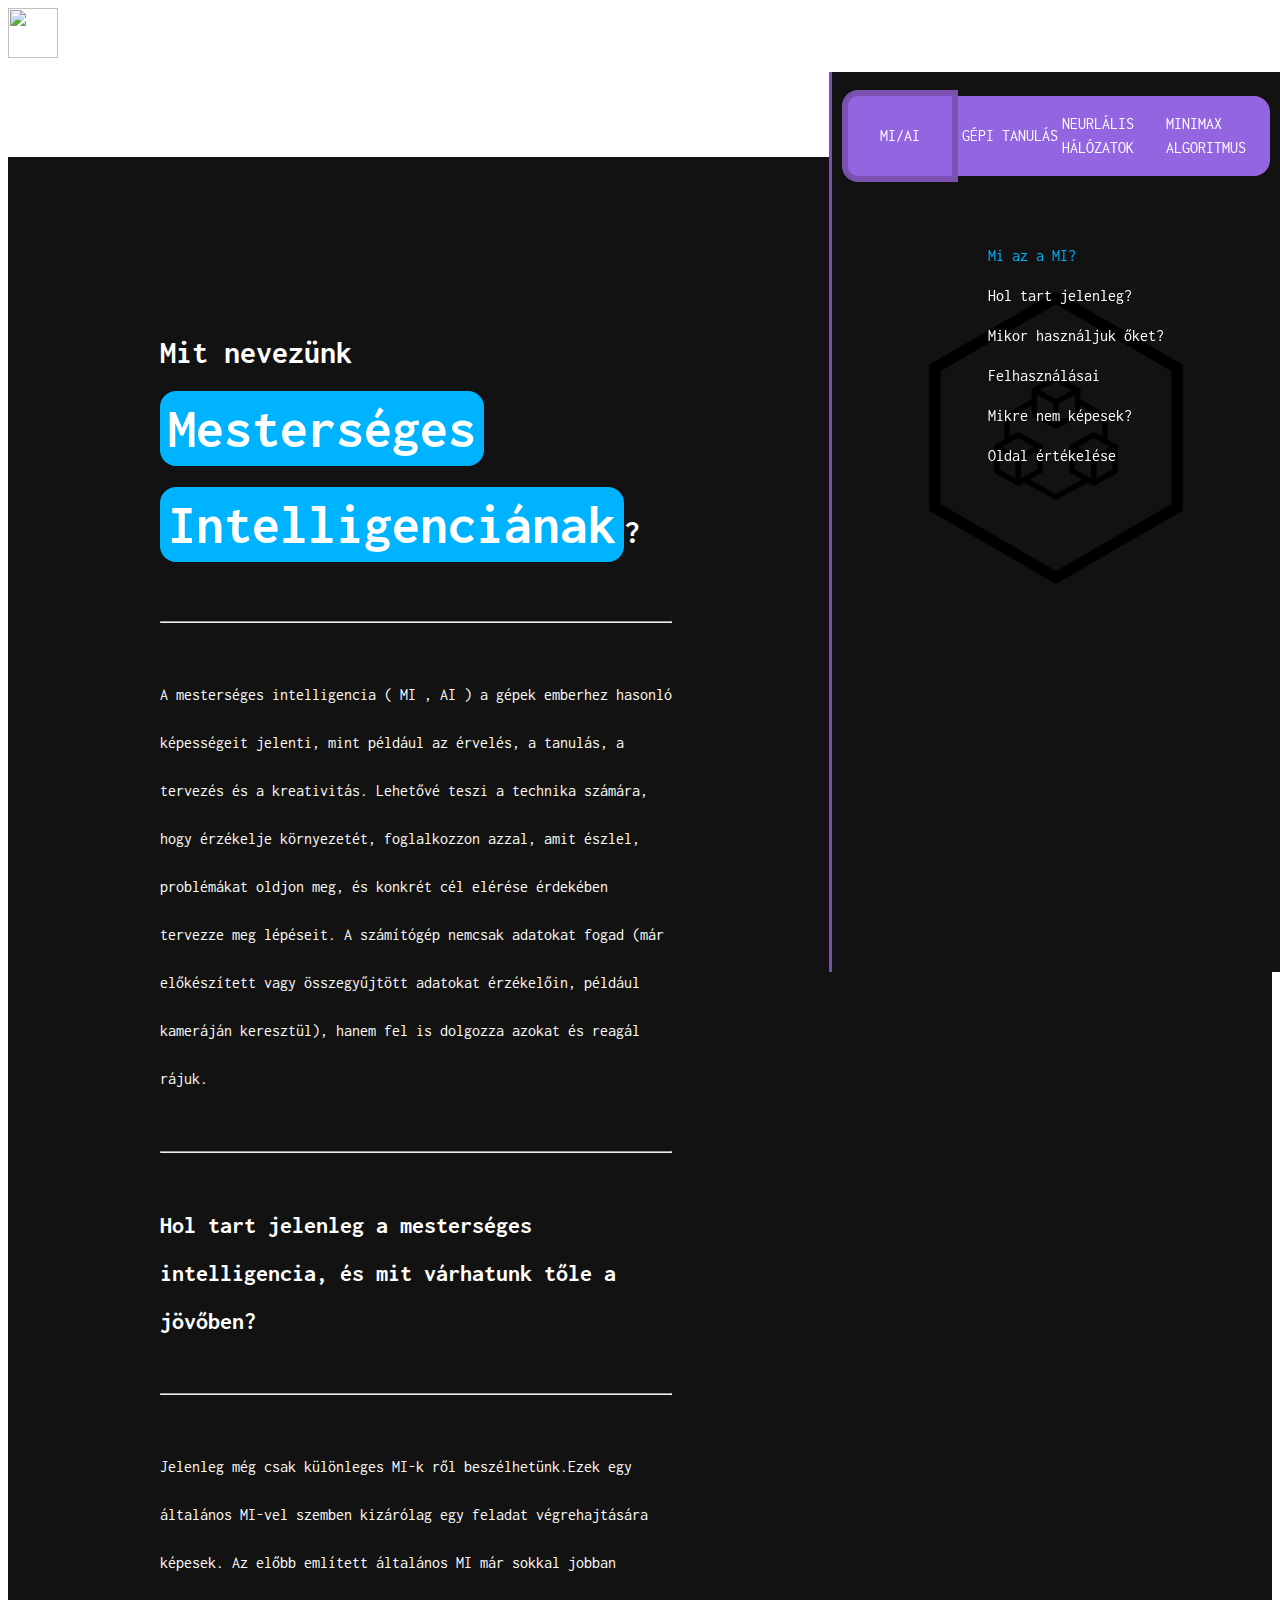
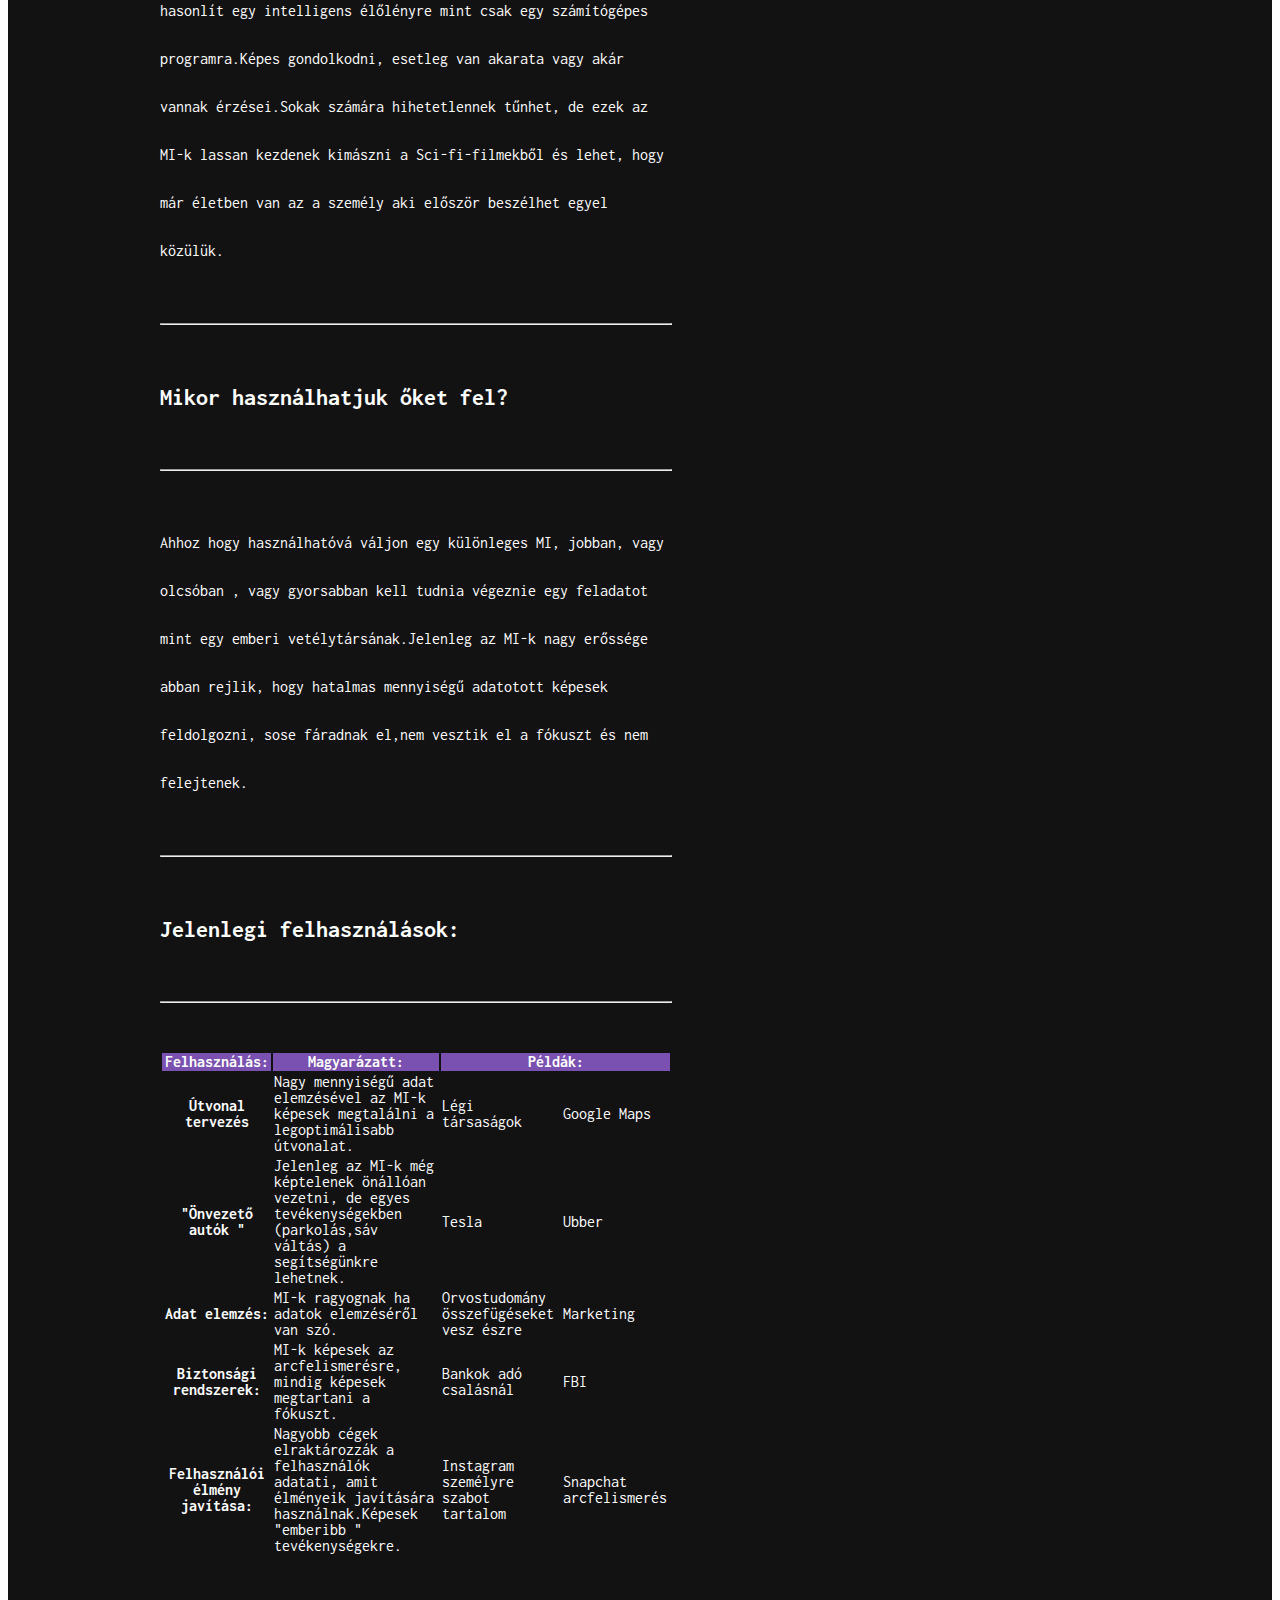
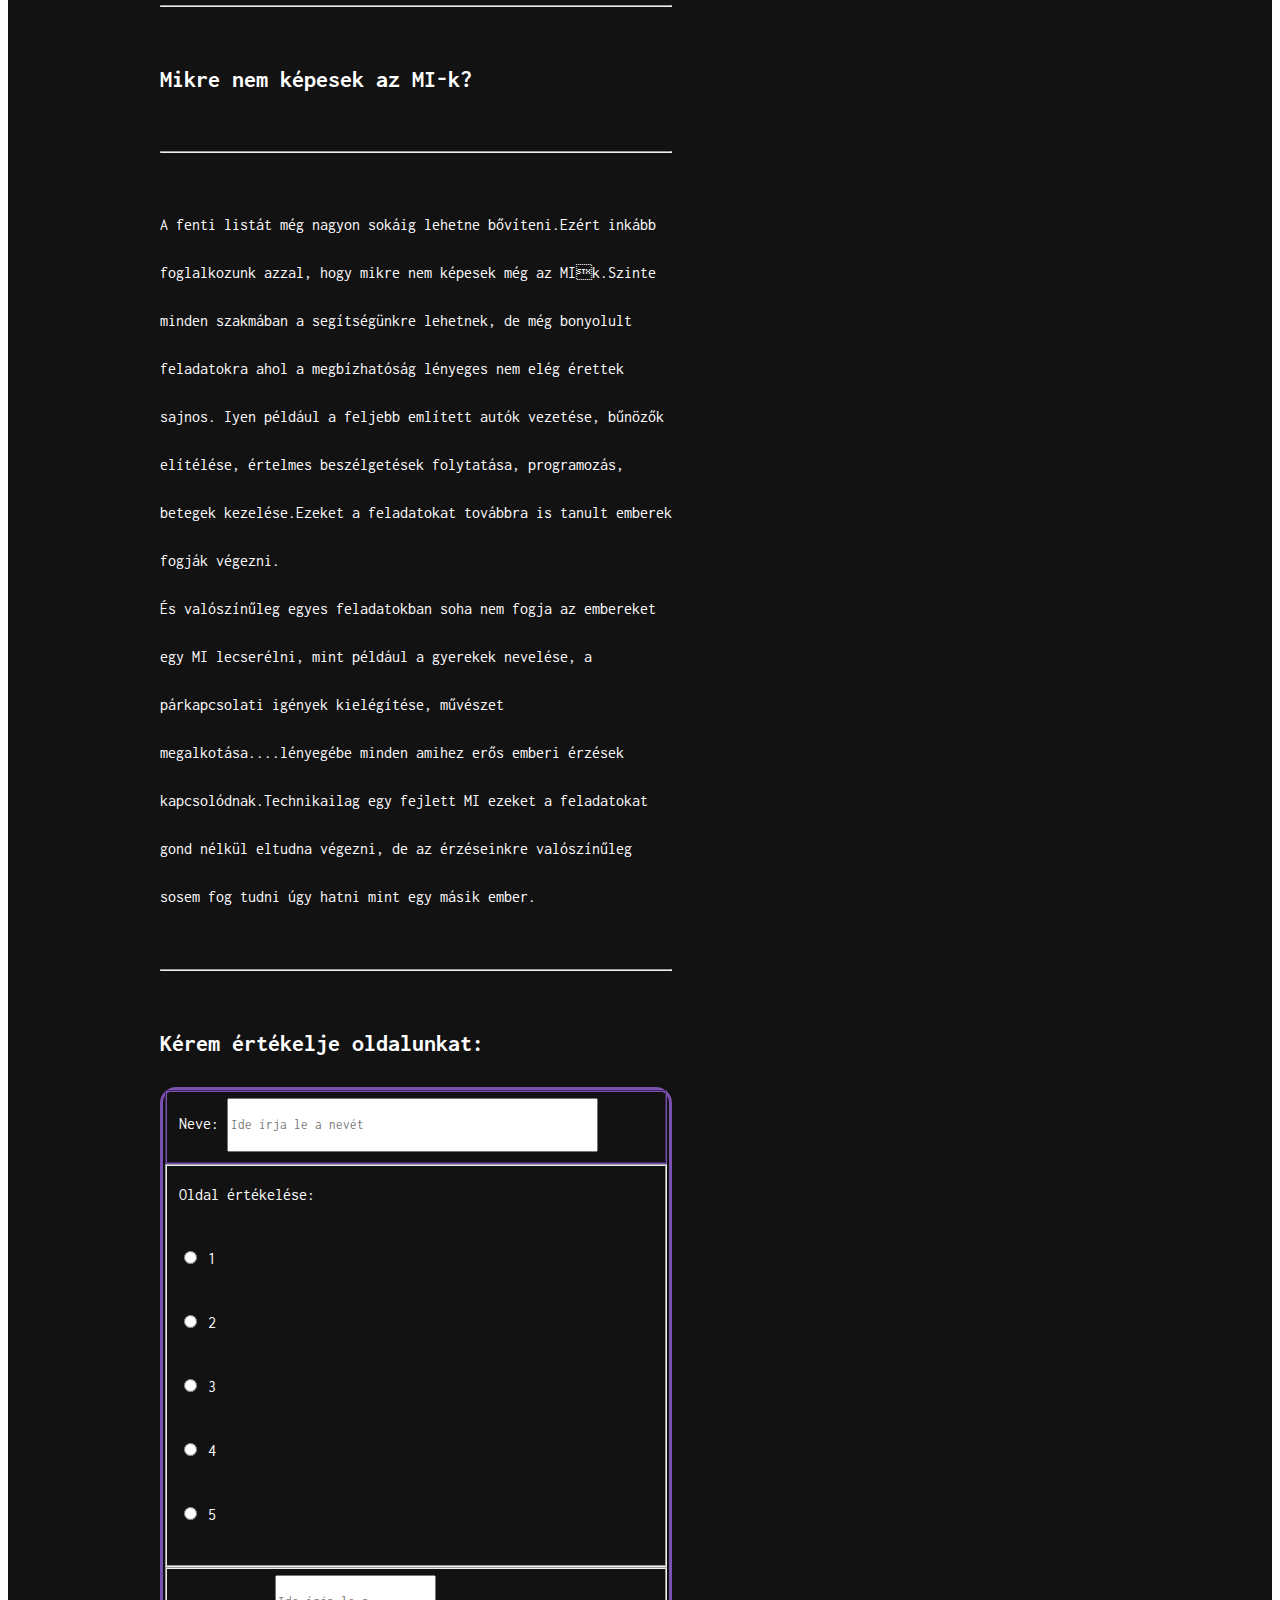
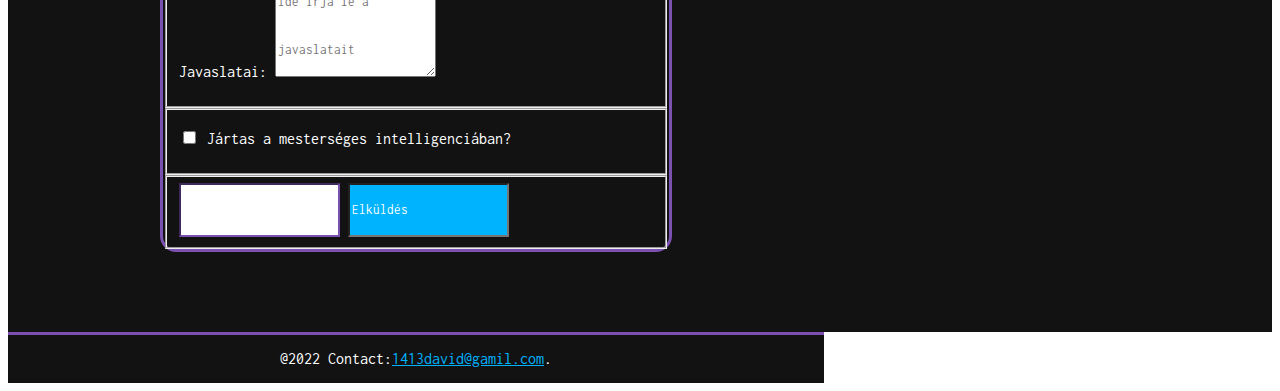
==== index.html @ c1cc128a "first commit" ====
<!DOCTYPE html>
<html lang="hu">

<head>
    <meta charset="UTF-8" />
    <meta http-equiv="X-UA-Compatible" content="IE=edge" />
    <meta name="viewport" content="width=, initial-scale=1.0" />
    <title>Mesterséges Intelligencia</title>

    <link rel="preconnect" href="https://fonts.googleapis.com" />
    <link rel="preconnect" href="https://fonts.gstatic.com" crossorigin />
    <link href="https://fonts.googleapis.com/css2?family=Inconsolata:wght@600&display=swap" rel="stylesheet" />

    <link href="https://cdn.jsdelivr.net/npm/bootstrap@5.1.3/dist/css/bootstrap.min.css" rel="stylesheet"
        integrity="sha384-1BmE4kWBq78iYhFldvKuhfTAU6auU8tT94WrHftjDbrCEXSU1oBoqyl2QvZ6jIW3" crossorigin="anonymous" />
    <link rel="stylesheet" href="./altalanos.css" />
    <link rel="stylesheet" href="./desktop.css" />
    <link rel="stylesheet" href="./tablet.css" />
    <link rel="stylesheet" href="./phone.css" />
    <link rel="stylesheet" href="./color.css" />
    <script src="app_color.js"></script>
    <script src="linkek.js"></script>
</head>

</html>

<body>
    <!-- Navbar -->
    <!-- Navbar -->
    <navbar class="navbar fixed-top">
        <div class="container-fluid d-flex justify-content-between">
            <img id="logo" src="./logo_transparent_dark.png" alt="" width="50" height="50" />

            <div class="form-check custom-control custom-switch form-switch">
                <input class="form-check-input" type="checkbox" role="switch" id="flexSwitchCheckChecked"
                    onclick="changeColorTheme(event)" checked />
            </div>
        </div>
    </navbar>
    <!-- Navbar -->
    <!-- Navbar -->

    <aside id="aside">
        <nav class="link-wrapper">
            <a href="./index.html" class="plink plink-first text-center active border" aria-current="page">MI/AI</a>
            <a href="./gepitanulas.html" class="plink text-center border">GÉPI TANULÁS</a>
            <a href="./neuralis.html" class="plink text-center border">NEURLÁLIS HÁLÓZATOK</a>
            <a href="./minimax.html" class="plink plink-last text-center border">MINIMAX ALGORITMUS</a>
        </nav>

        <nav class="tartalom-wrapper">
            <ul class="linkek">
                <li class="tartalom-link-style"><a class="tartalom-link" id="tlink1" onclick="goTo(event,1)" href="tart1"> Mi az a MI?</a></li>
                <li  class="tartalom-link-style"><a  class="tartalom-link" id="tlink2" onclick="goTo(event,2)" href="tart2"> Hol tart jelenleg?</a></li>
                <li  class="tartalom-link-style"><a class="tartalom-link"  id="tlink3" onclick="goTo(event,3)" href="tart3"> Mikor használjuk őket?</a></li>
                <li  class="tartalom-link-style"><a class="tartalom-link"  id="tlink4" onclick="goTo(event,4)" href="tart4">Felhasználásai </a></li>
                <li  class="tartalom-link-style"><a class="tartalom-link" id="tlink5" onclick="goTo(event,5)" href="tart5"> Mikre nem képesek?</a></li>
                <li class="tartalom-link-style"><a class="tartalom-link"  id="tlink6" onclick="goTo(event,6)" href="tart6"> Oldal értékelése</a></li>
            </ul>
        </nav>
    </aside>
    <div class="text-wrapper ">
        <div class="inner-text-wrapper ">

            <article id="tart1">
                <h1>
                    Mit nevezünk<br />
                    <span class="focim ">Mesterséges</span><br />
                    <span class="focim ">Intelligenciának</span>?
                </h1>
                <hr />

                <p>
                    A mesterséges intelligencia ( MI , AI ) a gépek emberhez hasonló képességeit jelenti, mint például
                    az érvelés, a tanulás, a tervezés és a kreativitás. Lehetővé teszi a technika számára, hogy
                    érzékelje környezetét, foglalkozzon azzal, amit észlel, problémákat
                    oldjon meg, és konkrét cél elérése érdekében tervezze meg lépéseit. A számítógép nemcsak adatokat
                    fogad (már előkészített vagy összegyűjtött adatokat érzékelőin, például kameráján keresztül), hanem
                    fel is dolgozza azokat és reagál
                    rájuk.
                </p>

                <hr />
            </article>


            <article id="tart2">
                <h2>
                    Hol tart jelenleg a mesterséges intelligencia, és mit várhatunk tőle a jövőben?
                </h2>

                <hr />
                <p>
                    Jelenleg még csak különleges MI-k ről beszélhetünk.Ezek egy általános MI-vel szemben kizárólag egy
                    feladat végrehajtására képesek. Az előbb említett általános MI már sokkal jobban hasonlít egy
                    intelligens élőlényre mint csak egy számítógépes programra.Képes
                    gondolkodni, esetleg van akarata vagy akár vannak érzései.Sokak számára hihetetlennek tűnhet, de
                    ezek az MI-k lassan kezdenek kimászni a Sci-fi-filmekből és lehet, hogy már életben van az a személy
                    aki először beszélhet egyel közülük.
                </p>
                <hr />
            </article>

            <article id="tart3">
                <h2>Mikor használhatjuk őket fel?</h2>
                <hr />
                <p>
                    Ahhoz hogy használhatóvá váljon egy különleges MI, jobban, vagy olcsóban , vagy gyorsabban kell
                    tudnia végeznie egy feladatot mint egy emberi vetélytársának.Jelenleg az MI-k nagy erőssége abban
                    rejlik, hogy hatalmas mennyiségű adatotott képesek feldolgozni,
                    sose fáradnak el,nem vesztik el a fókuszt és nem felejtenek.
                </p>
                <hr />
            </article>


            <article id="tart4">
                <h2>Jelenlegi felhasználások:</h2>

                <hr />
                <table class="table table-sm text-center align-middle table-bordered ">
                    <thead>
                        <tr>
                            <th scope="col ">Felhasználás:</th>
                            <th scope="col ">Magyarázatt:</th>
                            <th colspan="2 " scope="col ">Példák:</th>
                        </tr>
                    </thead>
                    <tbody>

                        <tr>
                            <th scope="row ">Útvonal tervezés</th>
                            <td>Nagy mennyiségű adat elemzésével az MI-k képesek megtalálni a legoptimálisabb útvonalat.
                            </td>
                            <td>Légi társaságok</td>
                            <td>Google Maps</td>
                        </tr>

                        <tr>
                            <th scope="row ">"Önvezető autók "</th>
                            <td>Jelenleg az MI-k még képtelenek önállóan vezetni, de egyes tevékenységekben
                                (parkolás,sáv váltás) a segítségünkre lehetnek.</td>
                            <td>Tesla</td>
                            <td>Ubber</td>
                        </tr>
                        <tr>
                            <th scope="row ">Adat elemzés:</th>
                            <td>MI-k ragyognak ha adatok elemzéséről van szó.</td>
                            <td>Orvostudomány összefügéseket vesz észre
                            </td>
                            <td>Marketing</td>
                        </tr>
                        <tr>
                            <th scope="row ">Biztonsági rendszerek:</th>
                            <td>MI-k képesek az arcfelismerésre, mindig képesek megtartani a fókuszt.</td>
                            <td>Bankok adó csalásnál</td>
                            <td>FBI</td>
                        </tr>
                        <tr>
                            <th scope="row ">Felhasználói élmény javítása:</th>
                            <td>Nagyobb cégek elraktározzák a felhasználók adatati, amit élményeik javítására
                                használnak.Képesek "emberibb " tevékenységekre.</td>
                            <td>Instagram személyre szabot tartalom</td>
                            <td>Snapchat arcfelismerés</td>
                        </tr>
                    </tbody>
                </table>
            </article>

            <hr />

            <article id="tart5">
                <h2>Mikre nem képesek az MI-k?</h2>

                <hr />
                <p>
                    <section>
                        A fenti listát még nagyon sokáig lehetne bővíteni.Ezért inkább foglalkozunk azzal, hogy mikre
                        nem képesek még az MIk.Szinte minden szakmában a segítségünkre lehetnek, de még bonyolult
                        feladatokra ahol a megbízhatóság lényeges nem elég érettek sajnos.
                        Iyen például a feljebb említett autók vezetése, bűnözők elítélése, értelmes beszélgetések
                        folytatása, programozás, betegek kezelése.Ezeket a feladatokat továbbra is tanult emberek fogják
                        végezni.
                    </section>
                    <section>
                        És valószínűleg egyes feladatokban soha nem fogja az embereket egy MI lecserélni, mint például a
                        gyerekek nevelése, a párkapcsolati igények kielégítése, művészet megalkotása....lényegébe minden
                        amihez erős emberi érzések kapcsolódnak.Technikailag egy
                        fejlett MI ezeket a feladatokat gond nélkül eltudna végezni, de az érzéseinkre valószínűleg
                        sosem fog tudni úgy hatni mint egy másik ember.
                    </section>
                </p>
                <hr />
            </article>







            <article id="tart6">
                <h2>Kérem értékelje oldalunkat:</h2>
                <form action="mailto:dt@gmail.com ">

                    <div class="form-wrapper ">
                        <fieldset class="radio-wrapper border rounded m-4 ">
                            <div class="m-2 ">
                                <label for="nev-input ">Neve:</label>
                                <input type="text " id="nev-input " placeholder="Ide írja le a nevét " size="50 "
                                    name="nev " maxlength="50 " aria-label="name " class="form-control " />
                            </div>
                        </fieldset>

                        <div class="border radio-wrapper m-4 rounded ">
                            <fieldset class="m-2 ">
                                <span class=" ">Oldal értékelése:</span>
                                <div class="input-group justify-content-center">
                                    <div class="form-check form-check-inline">
                                        <input class="form-check-input" type="radio" name="ertekeles"
                                            id="inlineRadio1" value="1" />
                                        <label class="form-check-label" for="inlineRadio1">1</label>
                                    </div>
                                    <div class="form-check form-check-inline">
                                        <input class="form-check-input" type="radio" name="ertekeles"
                                            id="inlineRadio2" value="2" />
                                        <label class="form-check-label" for="inlineRadio2">2</label>
                                    </div>
                                    <div class="form-check form-check-inline">
                                        <input class="form-check-input" type="radio" name="ertekeles"
                                            id="inlineRadio3" value="3" />
                                        <label class="form-check-label" for="inlineRadio3">3 </label>
                                    </div>
                                    <div class="form-check form-check-inline ">
                                        <input class="form-check-input" type="radio" name="ertekeles" id="inlineRadio4" value="4" />
                                        <label class="form-check-label" for="inlineRadio4">4</label>
                                    </div>
                                    <div class="form-check form-check-inline">
                                        <input class="form-check-input" type="radio" name="ertekeles" id="inlineRadio5" value="5" />
                                        <label class="form-check-label" for="inlineRadio5">5 </label>
                                    </div>
                                </div>
                            </fieldset>
                        </div>
                        <div class="radio-wrapper m-4 border rounded">
                            <fieldset class="m-2">
                                <label for="floatingTextarea2">Javaslatai:</label>
                                <textarea class="form-control" placeholder="Ide írja le a javaslatait "
                                    id="floatingTextarea2"></textarea>
                            </fieldset>
                        </div>
                        <div class="radio-wrapper m-4 border rounded">
                            <fieldset class=" d-flex align-items-center">
                                <input class="form-check-input m-2" type="checkbox" value="jartas" id="flexCheckDefault">
                                <label class="form-check-label" for="flexCheckDefault">
                                    Jártas a mesterséges intelligenciában?
                                </label>
                            </fieldset>
                        </div>
                        <div class="radio-wrapper m-4 border rounded ">
                            <fieldset class="m-2 text-center ">
                                <input type="reset " value="Törlés " class="btn reset-button ">
                                <input type="submit " value="Elküldés " class="btn submit-button ">
                            </fieldset>
                        </div>
                    </div>
                </form>
            </article>


        </div>
    </div>
    </div>
    </div>
    <footer class="footer ">
        <div class="container f2 ">
            <span class="text-muted ">@2022 Contact:<a class="inline-link" href="mailto: 1413david@gmail.com">1413david@gamil.com</a>.</span>
        </div>
    </footer>
</body>
---- altalanos.css ----
:root {
  --navbar-height: 4.5rem;
  --border-size: 0.2rem;
}
* {
  font-family: "Inconsolata", monospace;
  line-height: 3rem;
}

video {
  max-width: 100%;
}

.code {
  padding-right: 1rem;
  padding-left: 1rem;
  border-radius: 1rem;
}

.active {
  border: 0.4rem black solid !important;
}
.navbar {
  height: var(--navbar-height);
  border-bottom: var(--border-size) solid;
}

aside {
  position: fixed;
  overflow-x: hidden;
  top: var(--navbar-height);
  right: 0;
  display: flex;
  justify-content: flex-start;
  z-index: 100;
  display: flex;
  flex-direction: column;
  overflow-y: hidden;
  background-image:url(./media/darkBackground.png);
  background-position: center;
  background-blend-mode:color-burn;
  background-size:cover;

}

.tartalom-link {
  text-decoration: none;
}
.tartalom-link-style {
  transition: transform 0.2s ease;
}
.tartalom-link-style:hover {
  transform: scale(1.02);
  opacity: 0.8;
}
.linkek > li {
  height: 2.5rem;
}

.linkek {
  list-style: none;
  cursor: pointer;
}

.plink {
  text-decoration: none;
  line-height:1.5rem;
}

.custom-switch {
  transform: scale(2);
  margin: .5rem;
}

.footer {
  left: 0;
  bottom: 0;
  border-top: var(--border-size) solid;
  color: white;
  text-align: center;
}

table {
  font-size: 1rem;
}
th {
  line-height: 1rem;
}
td {
  line-height: 1rem;
}



.text-wrapper {
  display: flex;
  align-items: center;
  justify-content: center;
  padding-bottom: 5rem;
}

h1 {
  line-height: 3.5rem;
  margin-top: 6rem;
}
hr {
  margin-top: 3rem;
  margin-bottom: 3rem;
}

.focim {
  padding: 0.5rem;
  font-size: 3.5rem;
  border-radius: 1rem;
  line-height: 6rem;
}
.form-check {
  margin-top: 1rem;
  margin-bottom: 1rem;
}
.form-wrapper {
  border: var(--border-size) solid;
  border-radius: 1rem;
}
.tartalom-wrapper {
  display: flex;
  align-items: center;
  justify-content: center;
  margin-top: 1rem;
}
figure{
  text-align: center;
}
---- desktop.css ----
aside {
  height: 100%;
  border-left: var(--border-size) solid;
  width: 28rem;
}
.plink {
  height: 5rem;
  width: 6.5rem;
  display: flex;
  align-items: center;
  justify-content: center;
}
.link-wrapper {
  height: 8rem;
  display: flex;
  align-items: center;
  justify-content: center;
}
.inner-text-wrapper{
  width: 32rem;
}
.plink-first {
  border-radius: 1rem 0 0 1rem;
}
.plink-last {
  border-radius: 0 1rem 1rem 0;
}
.footer{
    width: calc(100% - 28rem);
}
.text-wrapper {
  padding-top: var(--navbar-height);
  padding-right: 28rem;
}
---- tablet.css ----
@media screen and (max-width: 992px) {
  aside {
    height: 100%;
    width: 20rem;
  }
  .link-wrapper {
    margin-top: 2rem;
    display: flex;
    flex-direction: column;
  }
  .plink {
    height: 3.2rem;
    width: 14rem;
  }
  .plink-first {
    border-radius: 1rem 1rem 0 0;
  }
  .plink-last {
    border-radius: 0 0 1rem 1rem;
  }
  .text-wrapper {
    padding-top: var(--navbar-height);
    padding-right: 20rem;
  }
  .inner-text-wrapper{
    width: 25rem;
}
.footer{
    width: calc(100% - 20rem);
}
.focim{
  font-size: 3rem;
}
}
---- phone.css ----
@media screen and (max-width: 768px) {
  aside {
    width: 100%;
    height: 6rem;
    align-items: center;
    border-bottom: var(--border-size) solid;
    border-left: none;
    overflow: hidden;
    background-image: none;
  }
  .link-wrapper {
    display: flex;
    flex-direction: row;
    justify-content: center;
    align-items: center;
    margin-top: 0;
  }
  .plink {
    height: 4rem;
    width: 5rem;
    font-size: 0.8rem;
  }
  .plink-first {
    border-radius: 1rem 0 0 1rem;
  }
  .plink-last {
    border-radius: 0 1rem 1rem 0;
  }
  .text-wrapper {
    padding-top: calc(var(--navbar-height) + 6rem);
    padding-right: 0;
  }
  .inner-text-wrapper {
    width: 20rem;
  }
  .footer {
    width: 100%;
  }
  .focim{
    line-height: 4rem;
    font-size: 2.5rem;
  }
  .tartalom-wrapper{
    display: none;
  }
}
---- color.css ----
:root.light {
  /* --navbar-aside-color: #b8d7ff;
  --navbar-aside-text-color: #0a1c29;
  --switch-color: #effffd;
  --switch-border-color: #0a1c2962;
  --border-color: #0a1c2962;
  --button-border-color: #0a1c2962;
  --text-background: #effffd;
  --font-color: #22222288;
  --switch-hover-color: #b8d7ff;
  --cim-color: #0a1c2962;
  --radio-color: #79757588;
  --active-link: #effffd;
  --active-inline-link: #121212;
  --active-inline-hover-link: #b8d7ff; */

  --main-color: #b8d7ff;
  --secondary-color: #effffd;
  --text-color: #22222288;
  --border-color: #0a1c2962;
  --code-color: #6a7eeedc;
  --cim-color: #b8d7ff;
  --link-btn-color: #effffd;
  --submit-btn-color: #b8d7ff;
  --hover-color:#59b1f8dc;
}

:root,
:root.dark {
  /* --navbar-aside-color: #121212;
  --navbar-aside-text-color: #0a1c29;
  --navbar-text-color: #ffffff;
  --switch-color: #7a04eb;
  --switch-border-color: #7a04eb;
  --switch-hover-color: #7a04eb;
  --border-color: #7b04eb96;
  --button-border-color: #a204eb;
  --text-background: #121212;
  --font-color: #ffffff;
  --cim-color: #00b3fe;
  --radio-color: #7a04eb;
  --active-link: #00b3fe;
  --active-inline-link: #7a04eb;
  --active-inline-hover-link: #00b3fe;
  --code-color: #a204eb; */

  --main-color: #121212;
  --secondary-color: #121212;
  --text-color: #ffffff;
  --border-color: #7a50b0;
  --code-color: #00b3fe;
  --cim-color: #00b3fe;
  --submit-btn-color: #00b3fe;
  --link-btn-color:#9465e0;
  --hover-color:#9465e0;
}

* {
  transition: background-color 0.5s ease;
  transition: color 0.3s ease;
  color: var(--text-color);
}

.tartalom-link {
  color: var(--text-color);
}

.tartalom-link:hover {
  color: var(--hover-color);
  transition: color 0s ease;
}

.current {
  color: var(--code-color);
}
.inline-link {
  color: var(--cim-color);
}
.inline-link:hover {
  color: var(--hover-color);
}
.footer {
  background-color: var(--main-color);
  border-color: var(--border-color) !important;
}

.navbar {
  background-color: var(--main-color);
  color: var(--text-color);
  border-color: var(--border-color);
}

tr:hover {
  background-color: var(--border-color);
}
thead {
  background-color: var(--border-color) !important;
}

.plink {
  border-color: var(--border-color) !important;
  background-color: var(  --link-btn-color);
  color: var(--text-color);
}

.plink:hover {
  color: var(--text-color);
  background-color: var(--hover-color);
}

aside {
  background-color: var(--main-color);
  color: var(--text-color);
  border-color: var(--border-color);
}

.form-check-input {
  background-color: var(--main-color) !important;
  border-color: var(--border-color) !important;
  box-shadow: 0 0 0 0rem var(--main-color) !important;
}

.text-wrapper {
  background-color: var(--secondary-color);
}

.radio-wrapper {
  border-color: var(--border-color);
}

.radio-wrapper {
  border-color: var(--border-color) !important;
}

.focim {
  background-color: var(--cim-color);
}
.form-wrapper {
  border-color: var(--border-color);
}
.form-check-input {
  background-color: var(--main-color) !important;
}

.submit-button {
  background-color: var(--submit-btn-color) !important;
}

.reset-button {
  border-color: var(--border-color);
}
.code {
  background-color: var(--code-color);
}
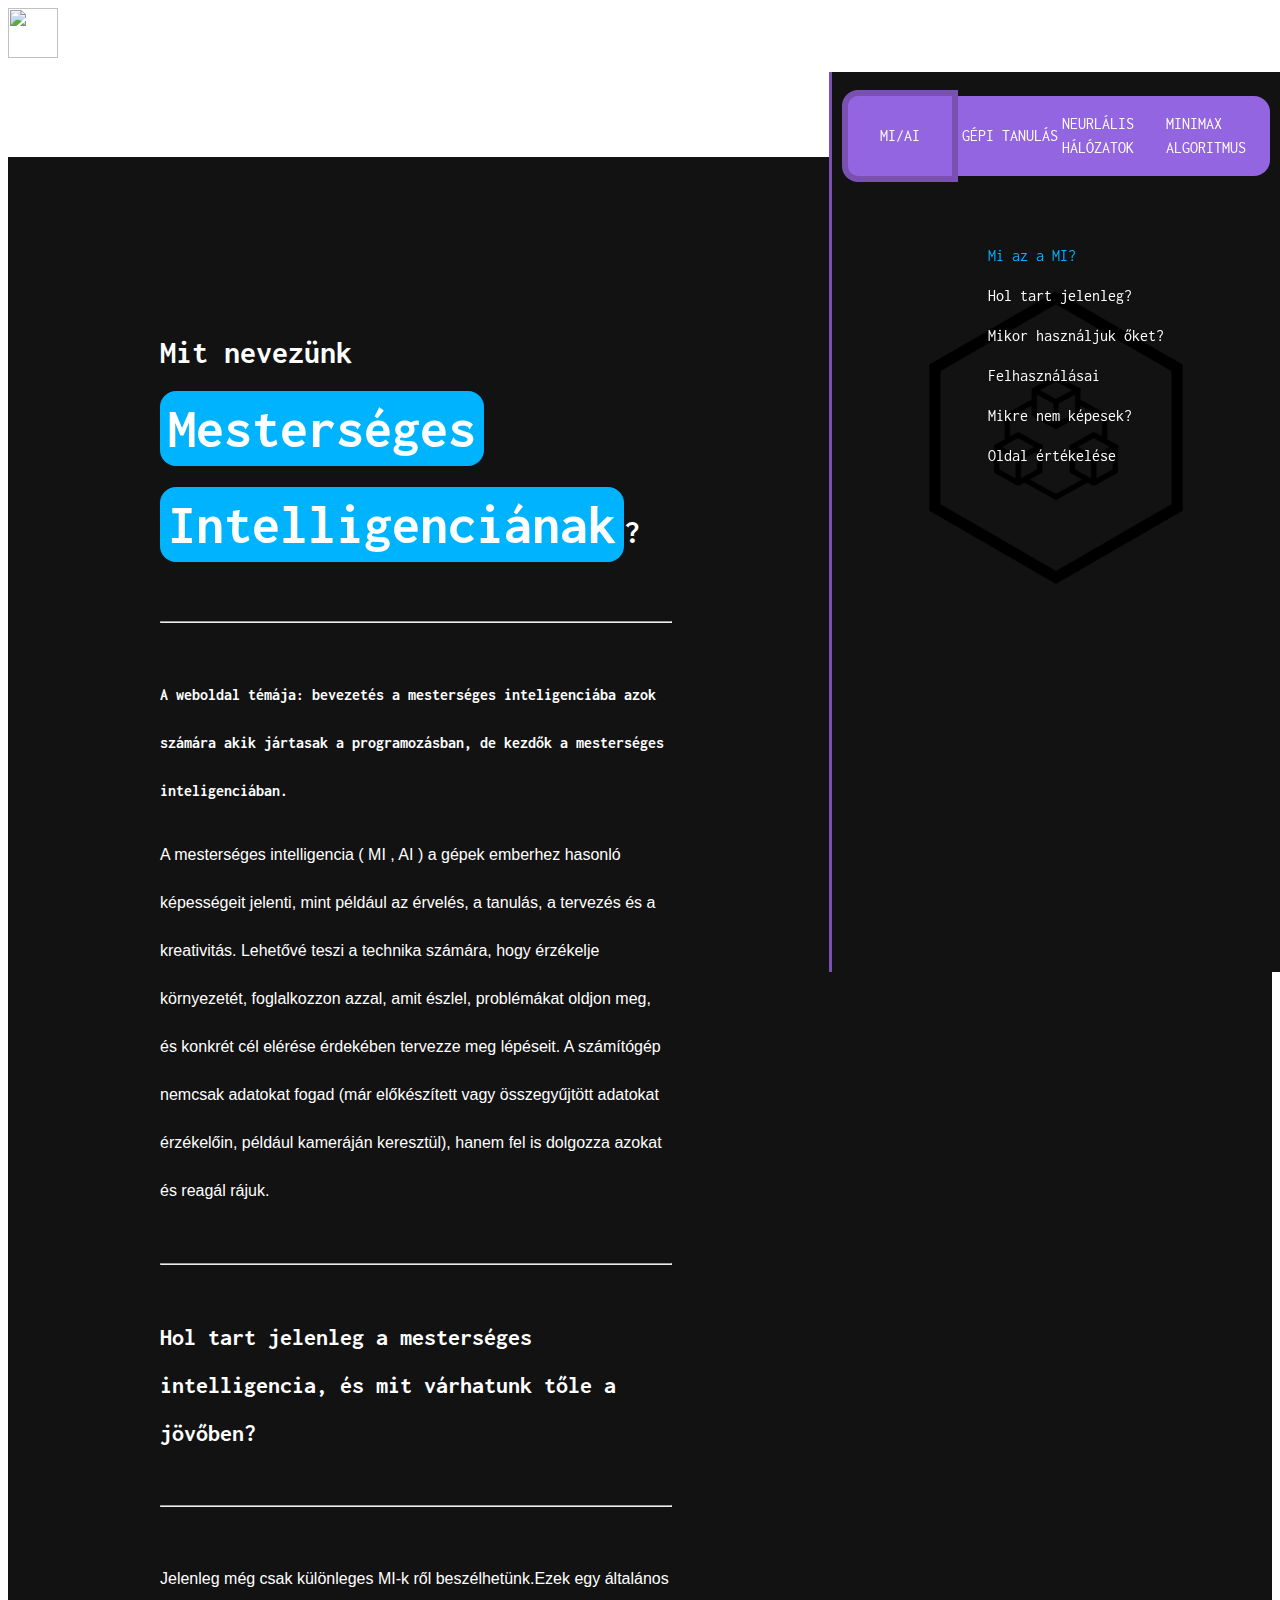
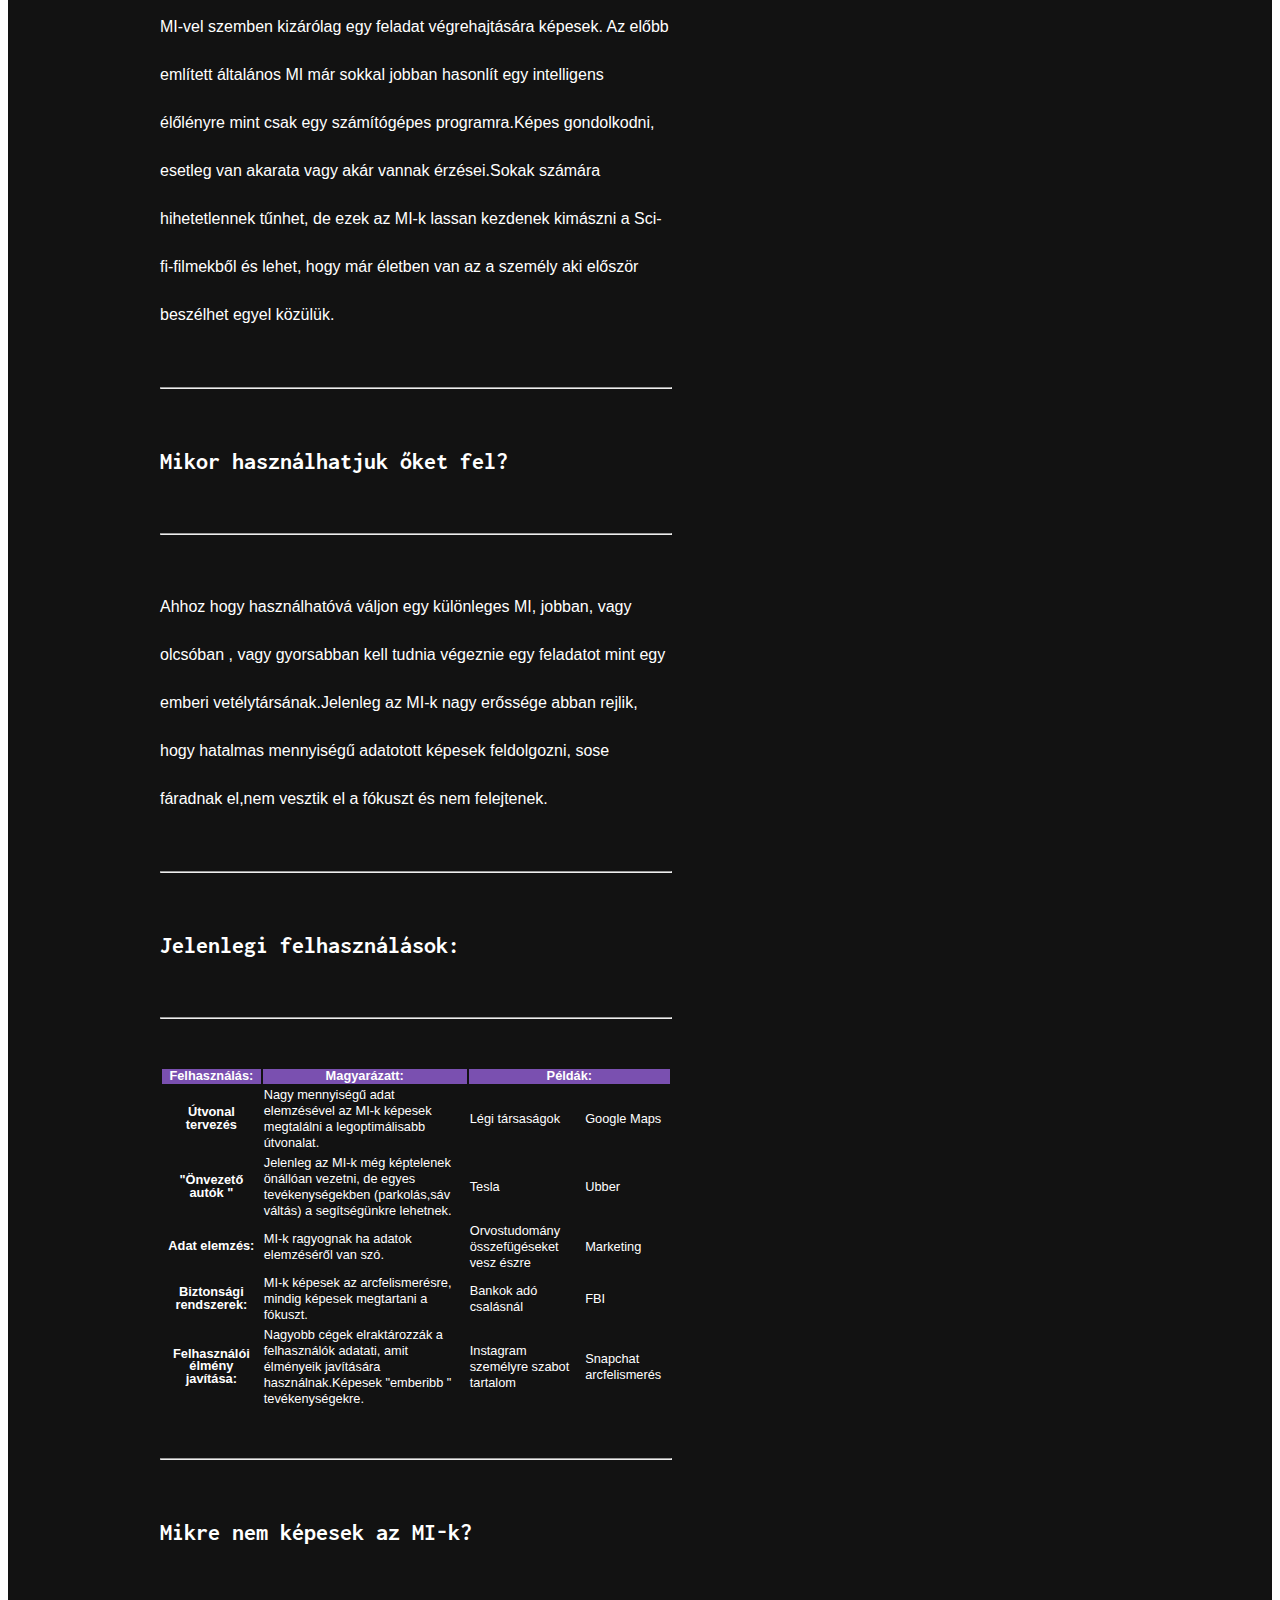
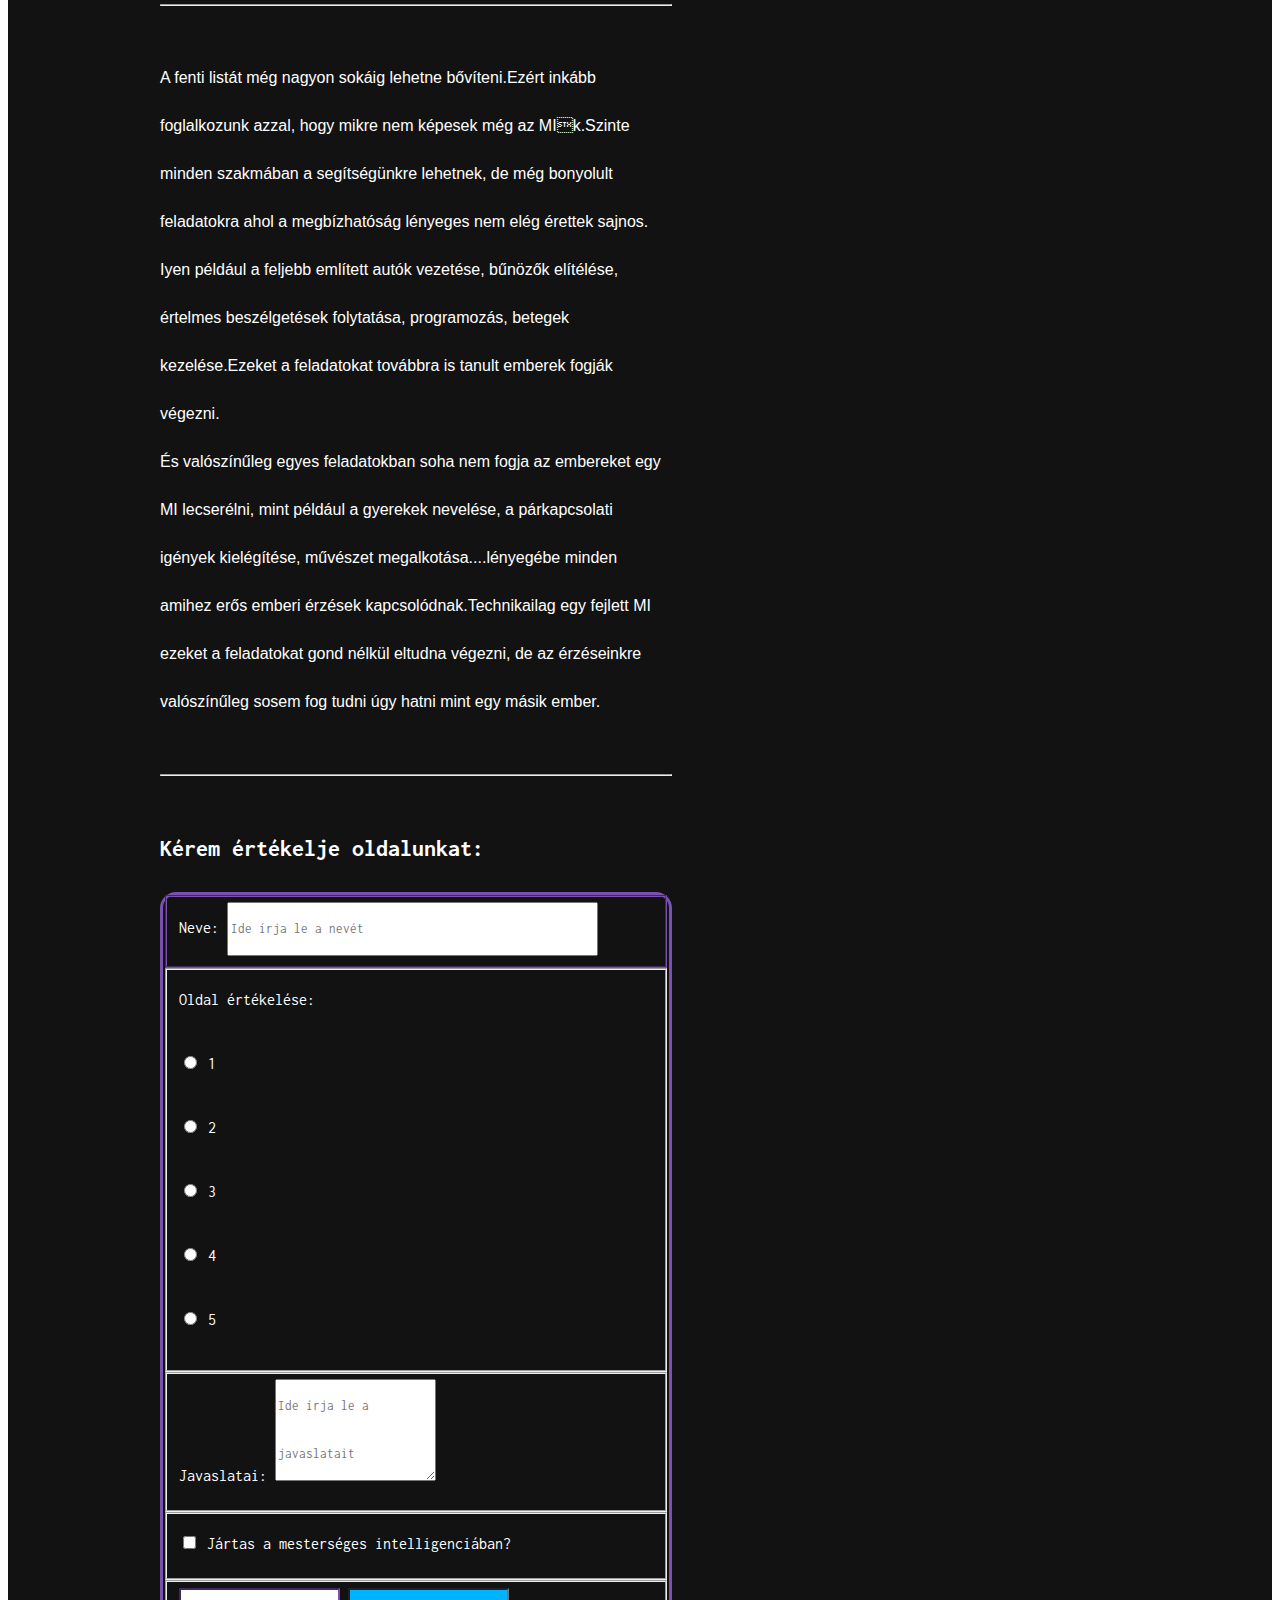
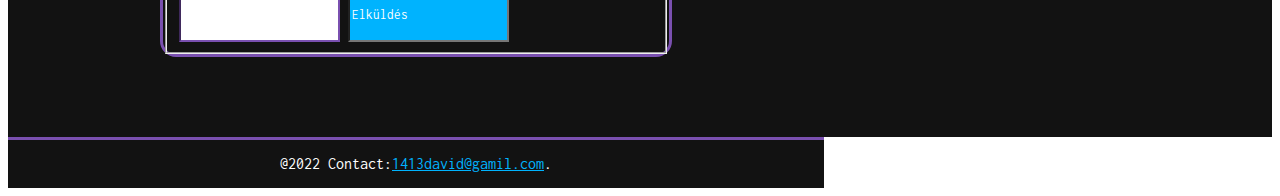
==== commit 7184a52a: "xf" ====
--- a/index.html
+++ b/index.html
@@ -5,7 +5,7 @@
     <meta charset="UTF-8" />
     <meta http-equiv="X-UA-Compatible" content="IE=edge" />
     <meta name="viewport" content="width=, initial-scale=1.0" />
-    <title>Mesterséges Intelligencia</title>
+    <title>Mesterséges Intelligencia - Tokár Dávid honlapja</title>
 
     <link rel="preconnect" href="https://fonts.googleapis.com" />
     <link rel="preconnect" href="https://fonts.gstatic.com" crossorigin />
@@ -69,7 +69,9 @@
                     <span class="focim ">Intelligenciának</span>?
                 </h1>
                 <hr />
-
+                <p>
+                   <strong> A weboldal témája: bevezetés a mesterséges inteligenciába azok számára akik jártasak a programozásban, de kezdők a mesterséges inteligenciában. </strong>
+                </p>
                 <p>
                     A mesterséges intelligencia ( MI , AI ) a gépek emberhez hasonló képességeit jelenti, mint például
                     az érvelés, a tanulás, a tervezés és a kreativitás. Lehetővé teszi a technika számára, hogy
@@ -201,14 +203,14 @@
 
             <article id="tart6">
                 <h2>Kérem értékelje oldalunkat:</h2>
-                <form action="mailto:dt@gmail.com ">
+                <form method="POST" action="mailto:1413david@gmail.com" enctype="multipart/form-data">
 
                     <div class="form-wrapper ">
                         <fieldset class="radio-wrapper border rounded m-4 ">
                             <div class="m-2 ">
                                 <label for="nev-input ">Neve:</label>
                                 <input type="text " id="nev-input " placeholder="Ide írja le a nevét " size="50 "
-                                    name="nev " maxlength="50 " aria-label="name " class="form-control " />
+                                    name="nev " maxlength="25 " aria-label="name " class="form-control " />
                             </div>
                         </fieldset>
 
@@ -245,7 +247,7 @@
                         <div class="radio-wrapper m-4 border rounded">
                             <fieldset class="m-2">
                                 <label for="floatingTextarea2">Javaslatai:</label>
-                                <textarea class="form-control" placeholder="Ide írja le a javaslatait "
+                                <textarea class="form-control" placeholder="Ide írja le a javaslatait " maxlength="250"
                                     id="floatingTextarea2"></textarea>
                             </fieldset>
                         </div>
--- a/altalanos.css
+++ b/altalanos.css
@@ -6,11 +6,14 @@
   font-family: "Inconsolata", monospace;
   line-height: 3rem;
 }
-
+p,
+article,
+section {
+  font-family: sans-serif;
+}
 video {
   max-width: 100%;
 }
-
 .code {
   padding-right: 1rem;
   padding-left: 1rem;
@@ -36,11 +39,10 @@
   display: flex;
   flex-direction: column;
   overflow-y: hidden;
-  background-image:url(./media/darkBackground.png);
+  background-image: url(./media/darkBackground.png);
   background-position: center;
-  background-blend-mode:color-burn;
-  background-size:cover;
-
+  background-blend-mode: color-burn;
+  background-size: cover;
 }
 
 .tartalom-link {
@@ -64,12 +66,12 @@
 
 .plink {
   text-decoration: none;
-  line-height:1.5rem;
+  line-height: 1.5rem;
 }
 
 .custom-switch {
   transform: scale(2);
-  margin: .5rem;
+  margin: 0.5rem;
 }
 
 .footer {
@@ -81,16 +83,16 @@
 }
 
 table {
-  font-size: 1rem;
+  font-size: 0.8rem;
 }
 th {
+  font-family: sans-serif;
+  line-height: 0.8rem;
+}
+td {
+  font-family: sans-serif;
   line-height: 1rem;
 }
-td {
-  line-height: 1rem;
-}
-
-
 
 .text-wrapper {
   display: flex;
@@ -128,6 +130,10 @@
   justify-content: center;
   margin-top: 1rem;
 }
-figure{
+figure {
   text-align: center;
-}+}
+
+.white-bg {
+  background-color: white;
+}
--- a/phone.css
+++ b/phone.css
@@ -43,4 +43,7 @@
   .tartalom-wrapper{
     display: none;
   }
+  table {
+    font-size: .6rem;
+  }
 }
--- a/color.css
+++ b/color.css
@@ -15,14 +15,14 @@
   --active-inline-hover-link: #b8d7ff; */
 
   --main-color: #b8d7ff;
-  --secondary-color: #effffd;
-  --text-color: #22222288;
+  --secondary-color: #bdf3ea65;
+  --text-color: #1d1c1cab;
   --border-color: #0a1c2962;
   --code-color: #6a7eeedc;
   --cim-color: #b8d7ff;
   --link-btn-color: #effffd;
   --submit-btn-color: #b8d7ff;
-  --hover-color:#59b1f8dc;
+  --hover-color: #59b1f8dc;
 }
 
 :root,
@@ -51,8 +51,8 @@
   --code-color: #00b3fe;
   --cim-color: #00b3fe;
   --submit-btn-color: #00b3fe;
-  --link-btn-color:#9465e0;
-  --hover-color:#9465e0;
+  --link-btn-color: #9465e0;
+  --hover-color: #9465e0;
 }
 
 * {
@@ -99,7 +99,7 @@
 
 .plink {
   border-color: var(--border-color) !important;
-  background-color: var(  --link-btn-color);
+  background-color: var(--link-btn-color);
   color: var(--text-color);
 }
 
@@ -151,4 +151,4 @@
 }
 .code {
   background-color: var(--code-color);
-}
+}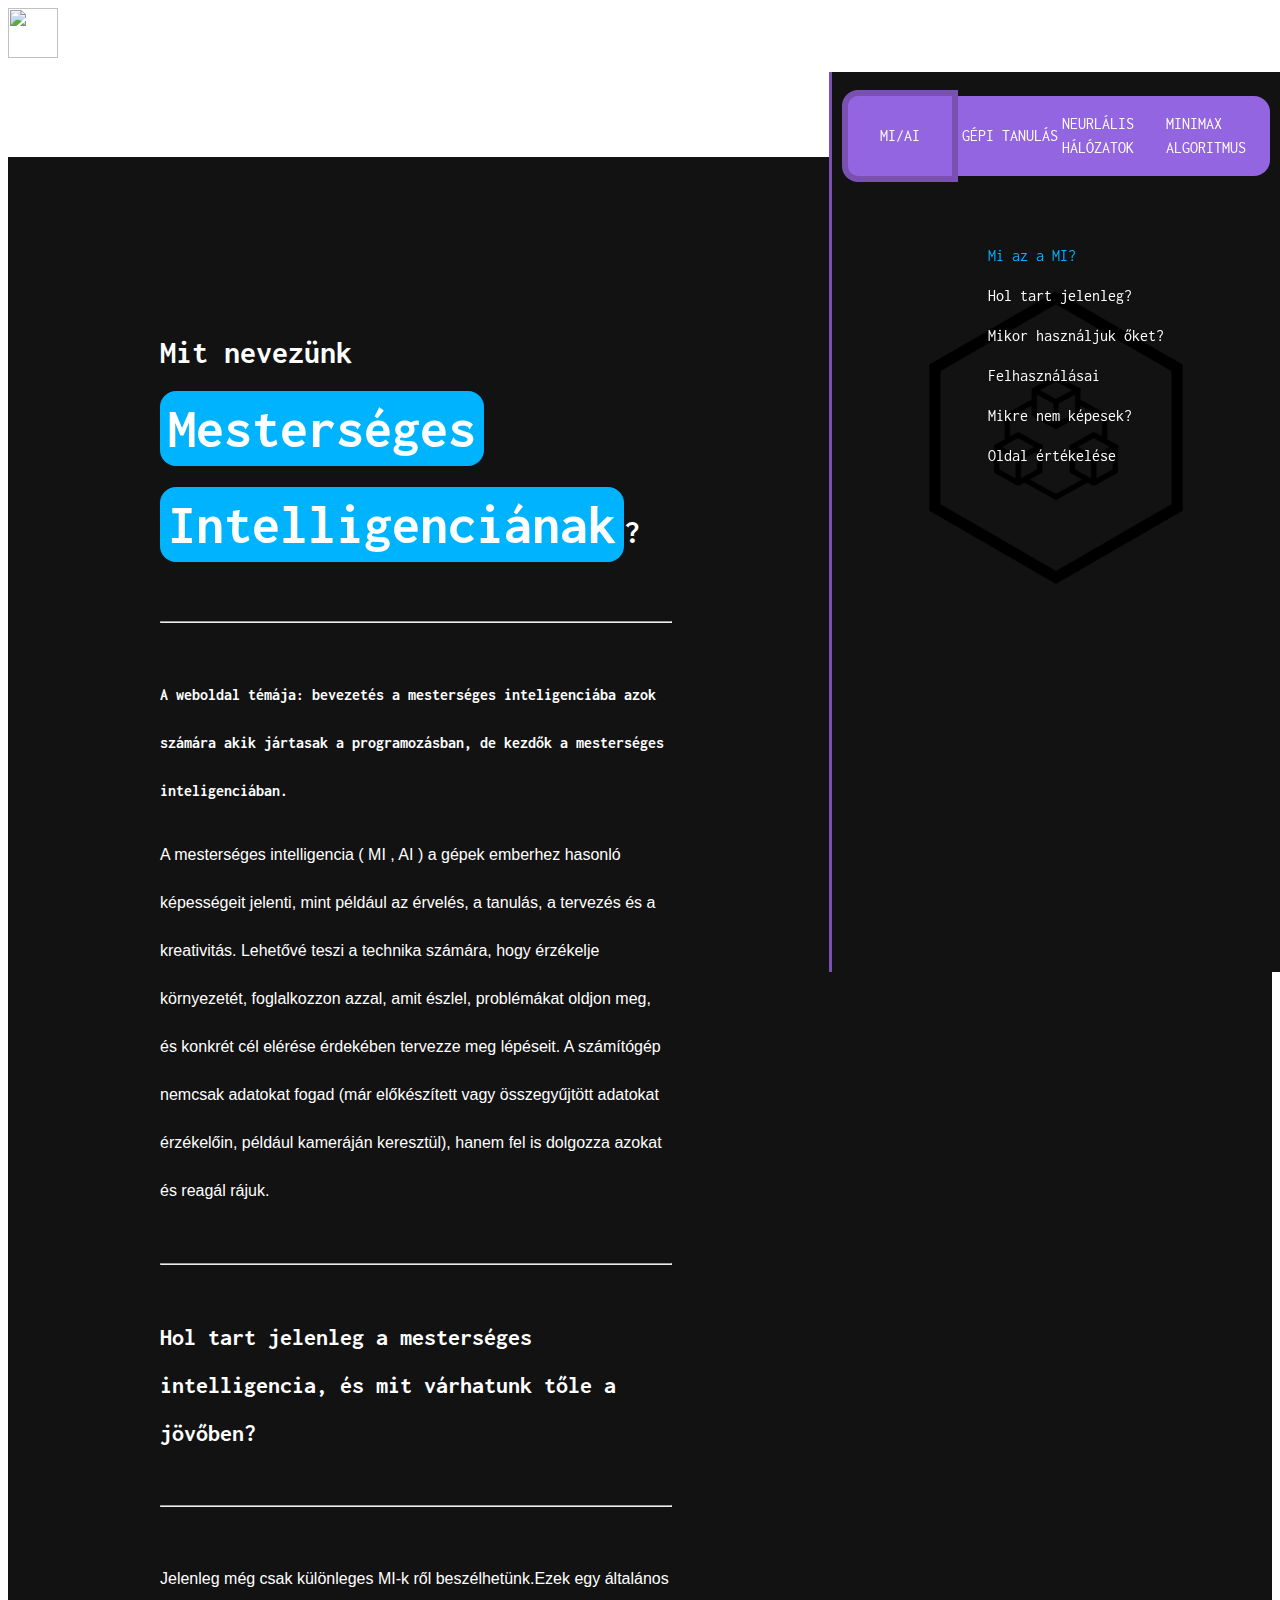
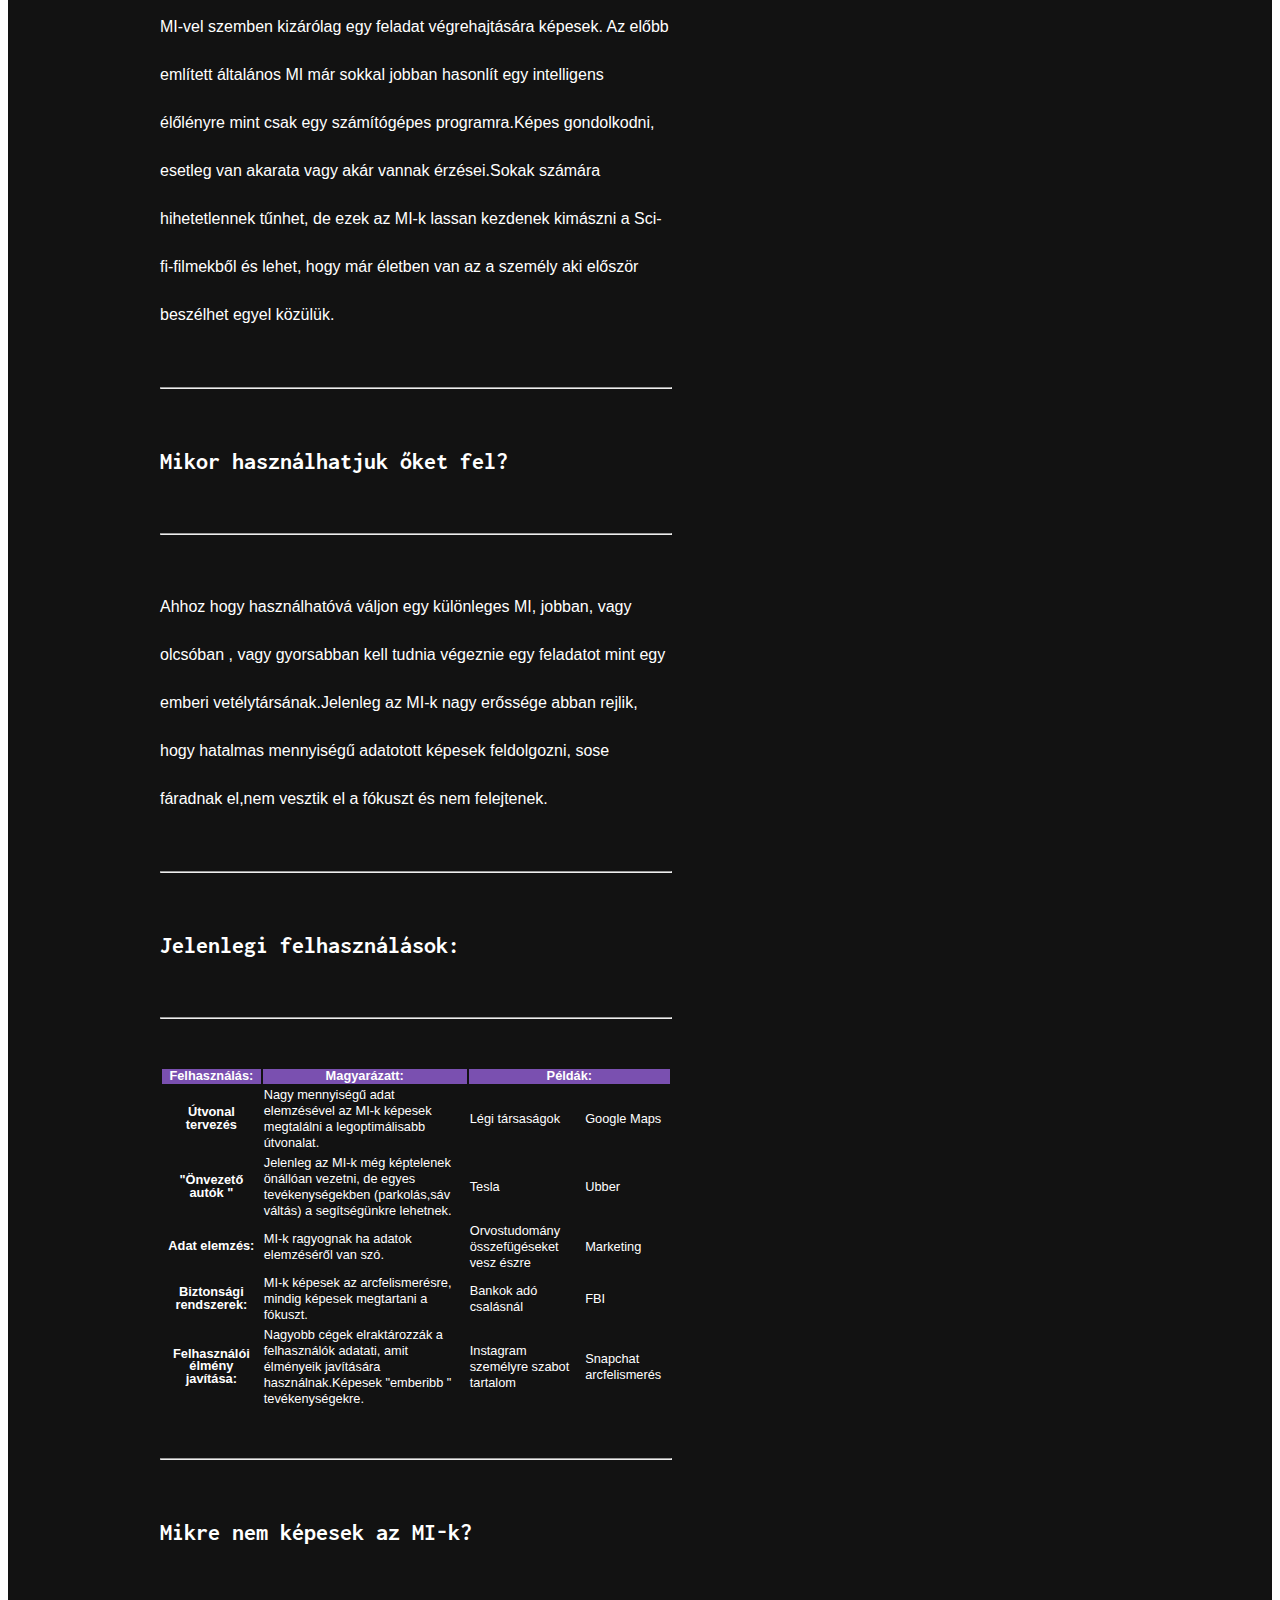
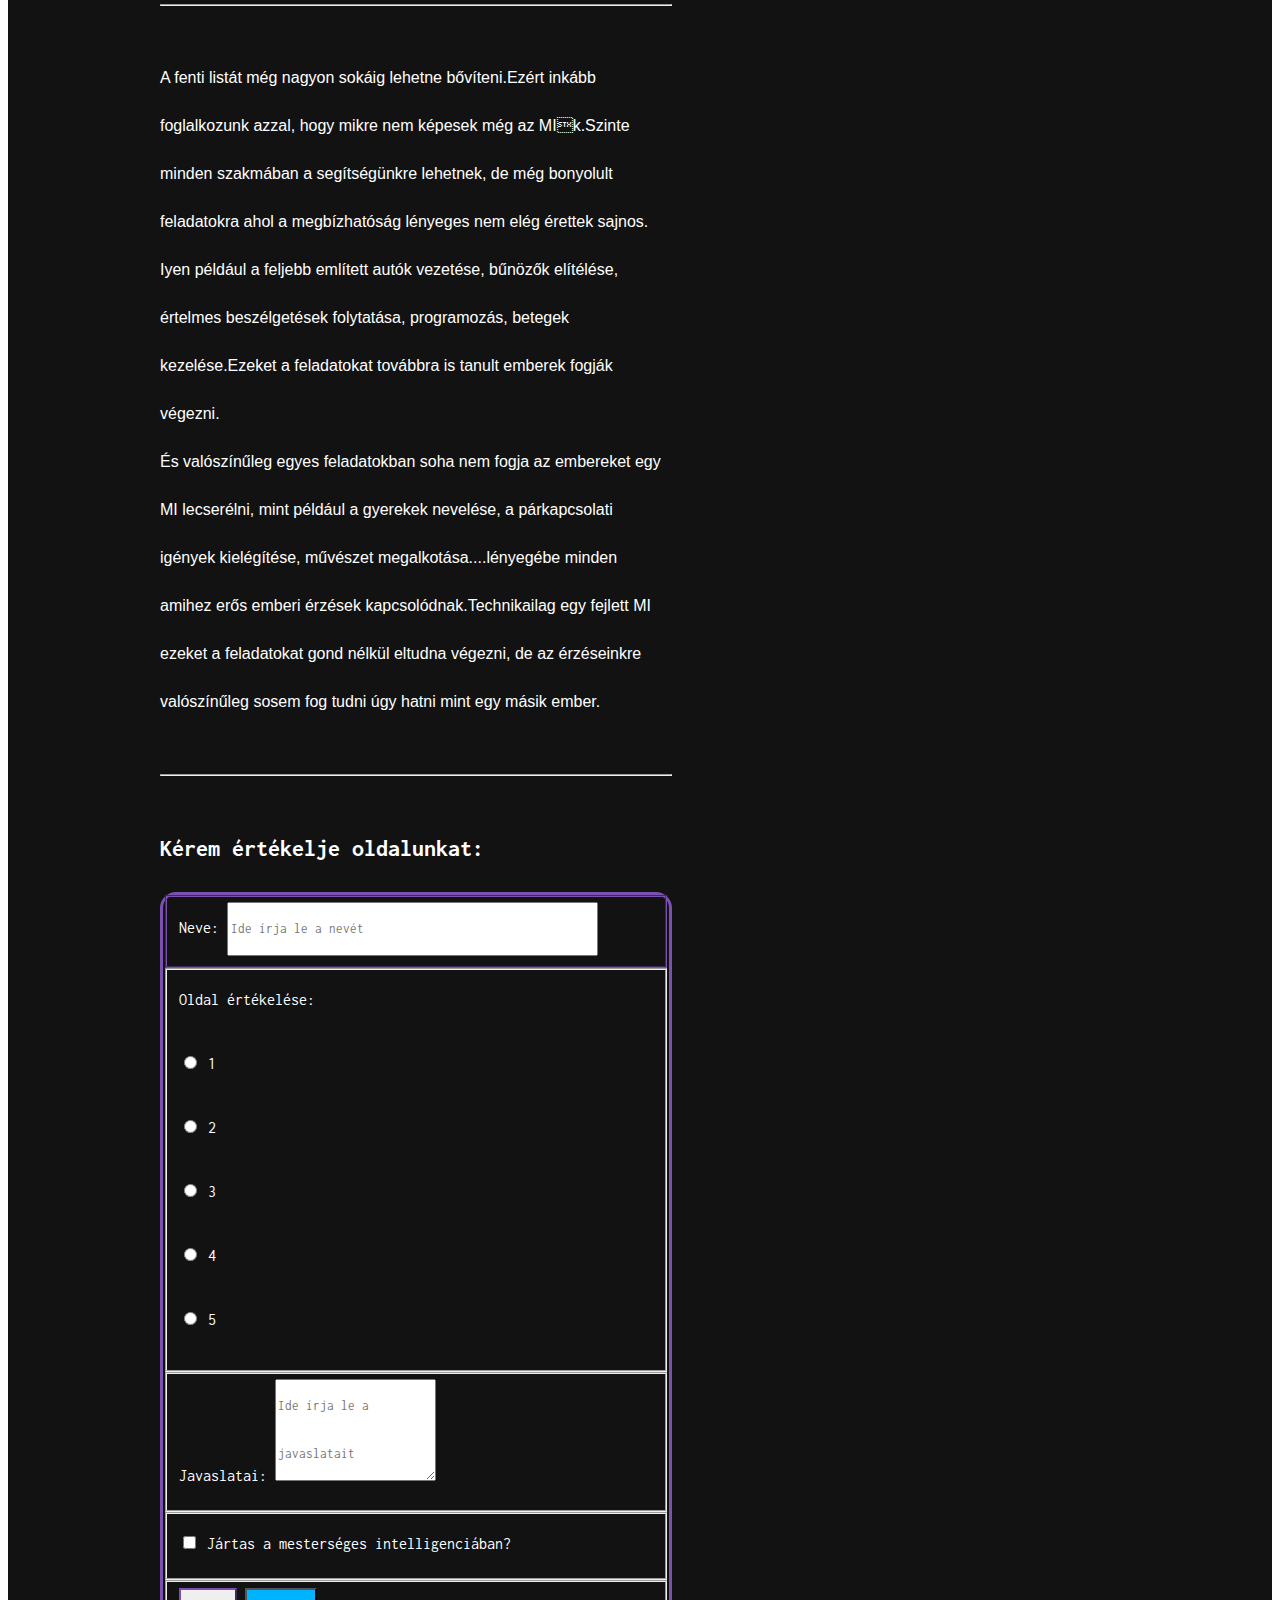
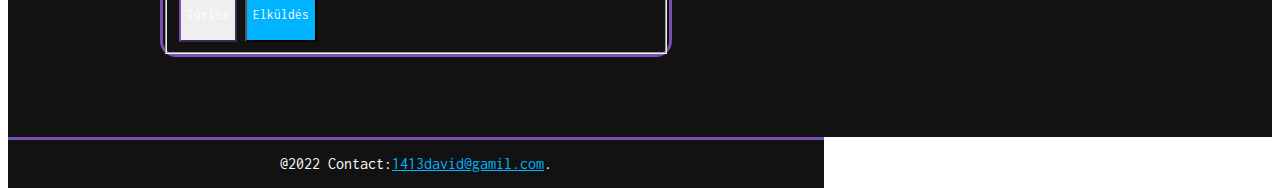
==== commit cf2a13a4: "xd" ====
--- a/index.html
+++ b/index.html
@@ -203,8 +203,7 @@
 
             <article id="tart6">
                 <h2>Kérem értékelje oldalunkat:</h2>
-                <form method="POST" action="mailto:1413david@gmail.com" enctype="multipart/form-data">
-
+                <form method="POST" action="mailto:1413david@gmail.com" >
                     <div class="form-wrapper ">
                         <fieldset class="radio-wrapper border rounded m-4 ">
                             <div class="m-2 ">
@@ -261,8 +260,8 @@
                         </div>
                         <div class="radio-wrapper m-4 border rounded ">
                             <fieldset class="m-2 text-center ">
-                                <input type="reset " value="Törlés " class="btn reset-button ">
-                                <input type="submit " value="Elküldés " class="btn submit-button ">
+                                <input type="reset" value="Törlés" class="btn reset-button ">
+                                <input type="submit" value="Elküldés" class="btn submit-button ">
                             </fieldset>
                         </div>
                     </div>
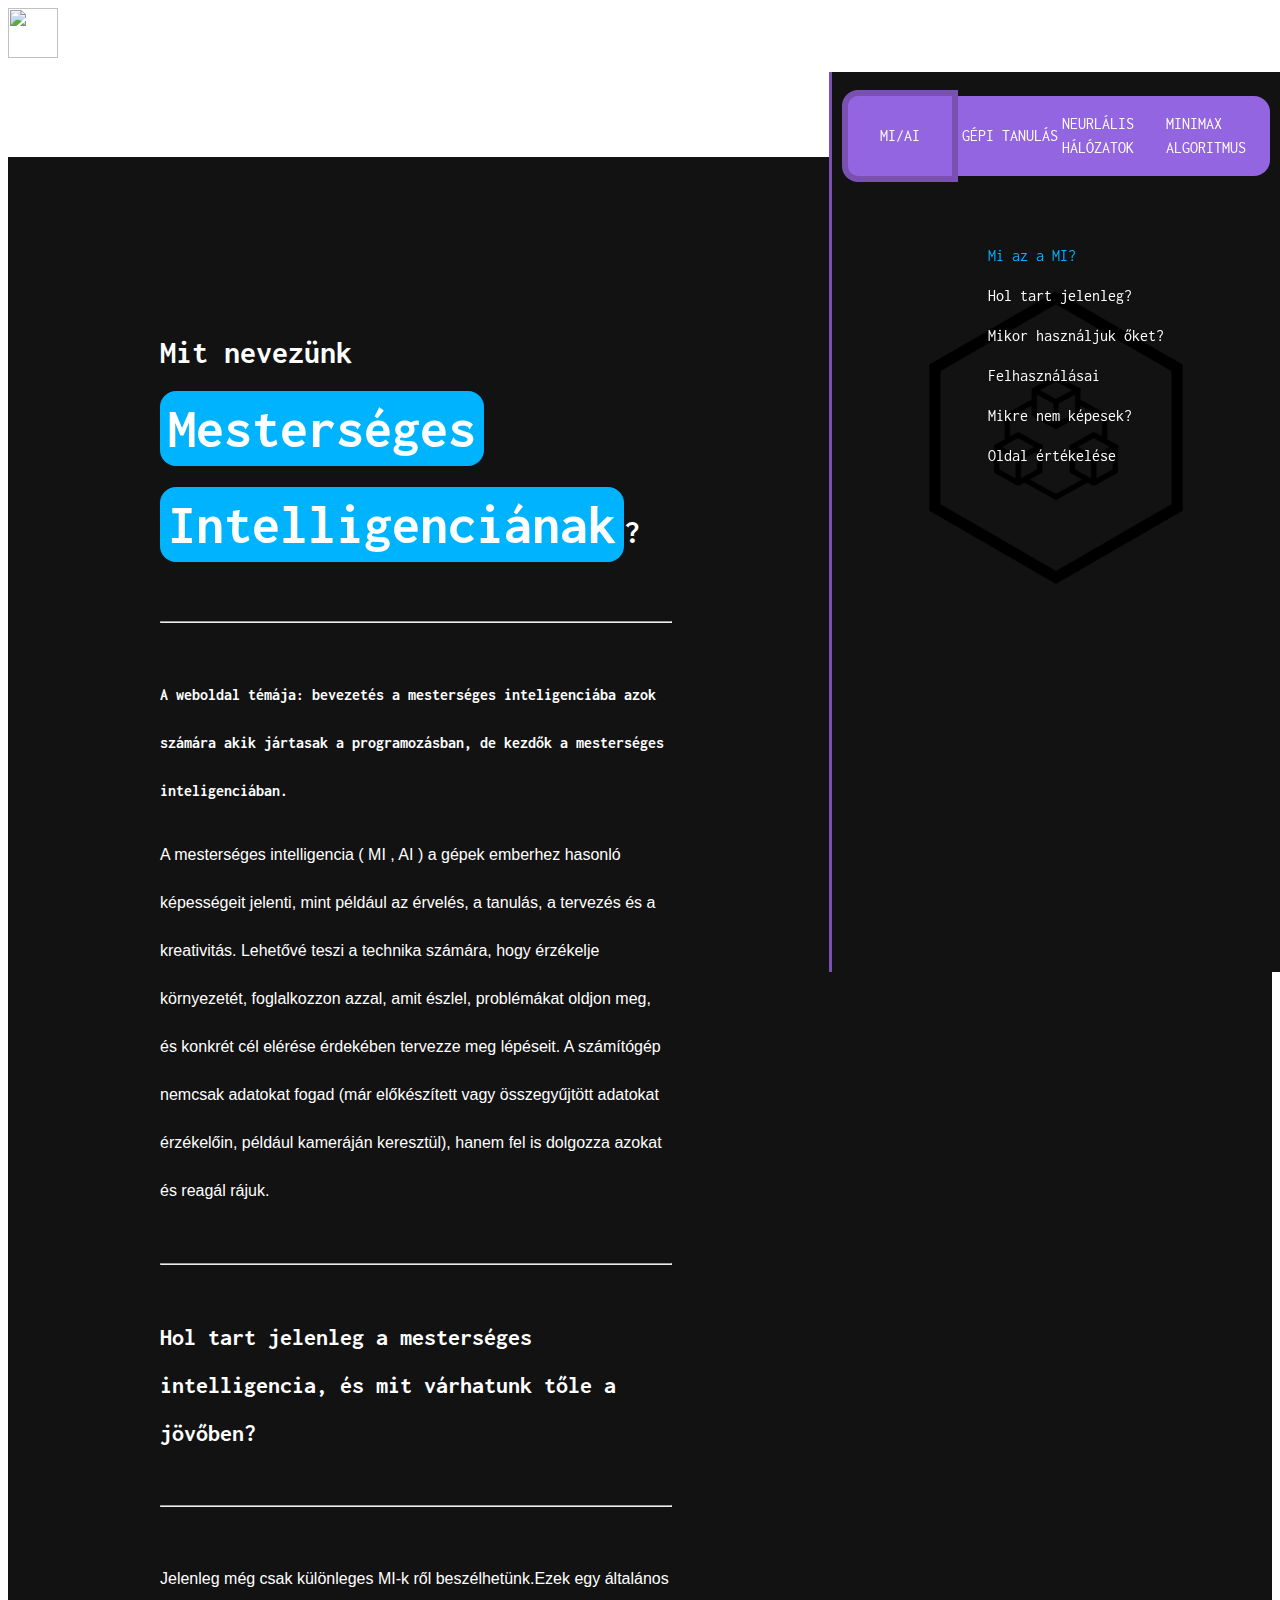
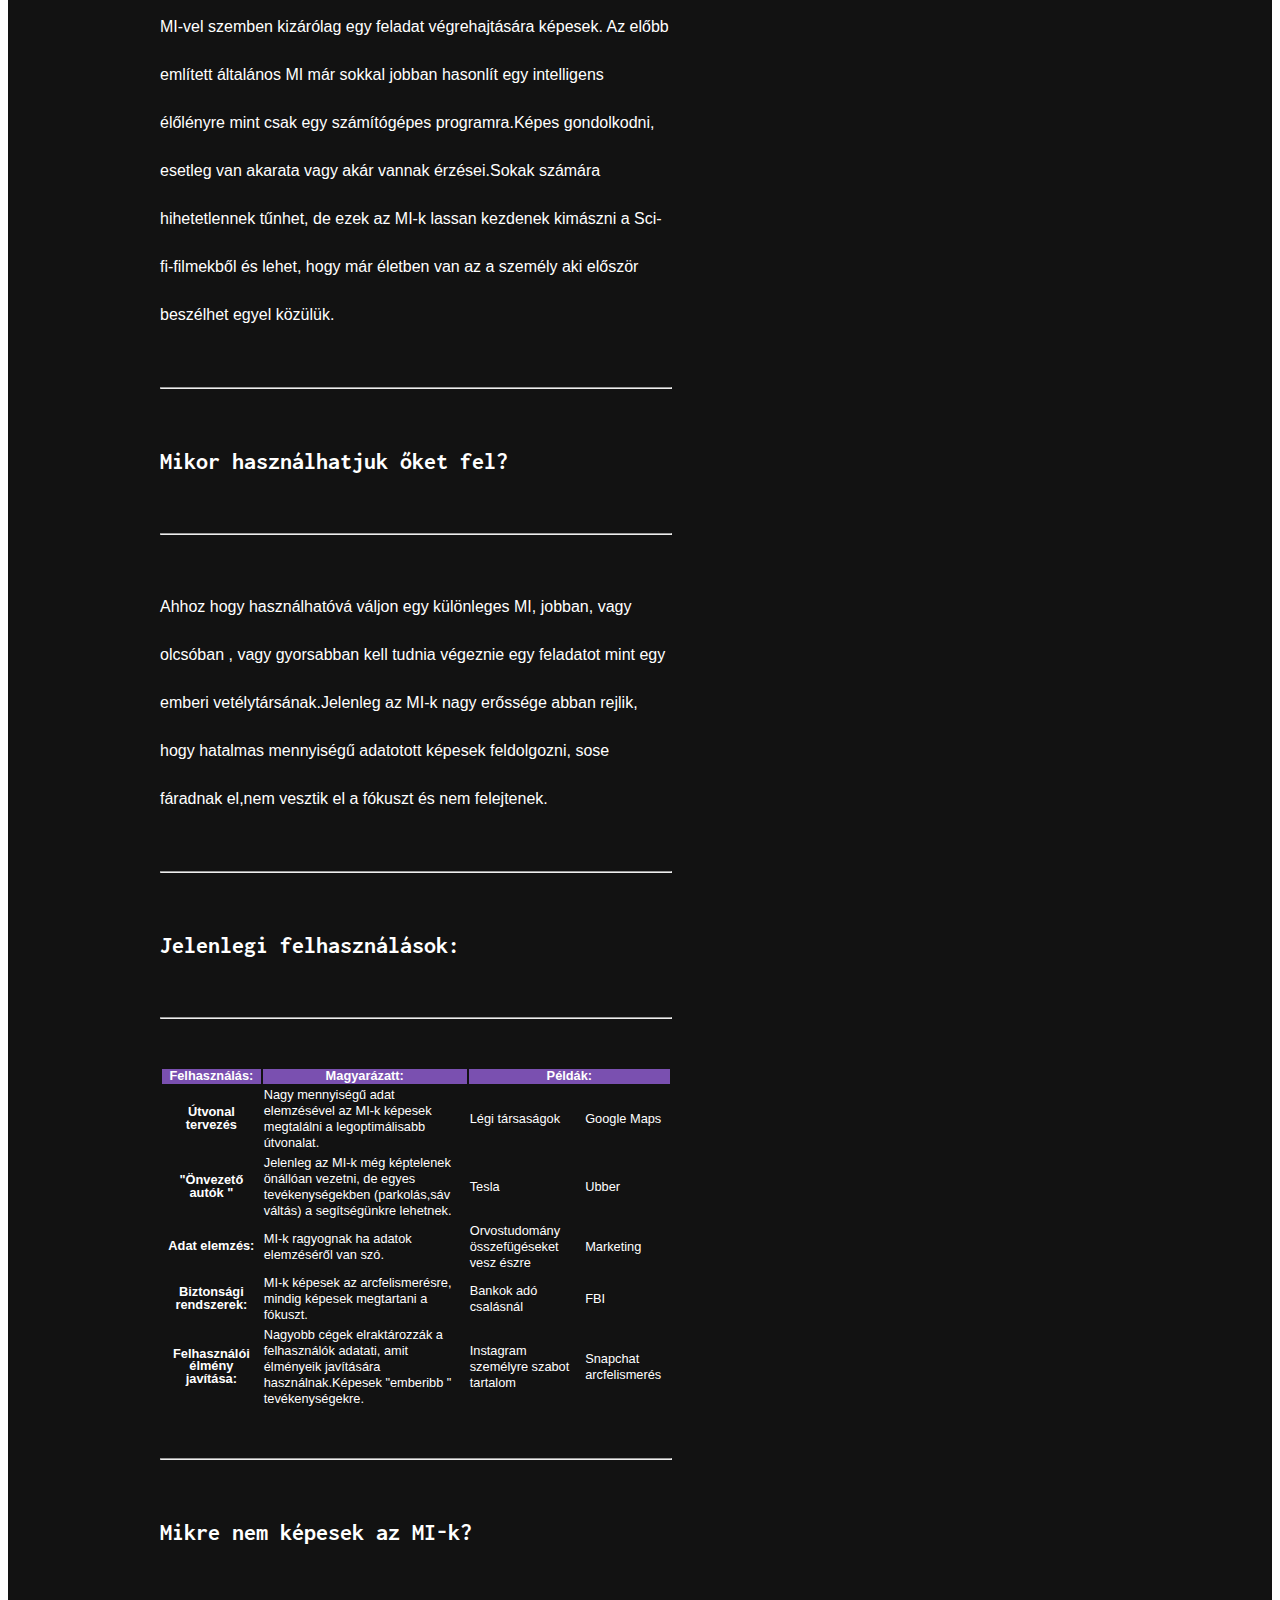
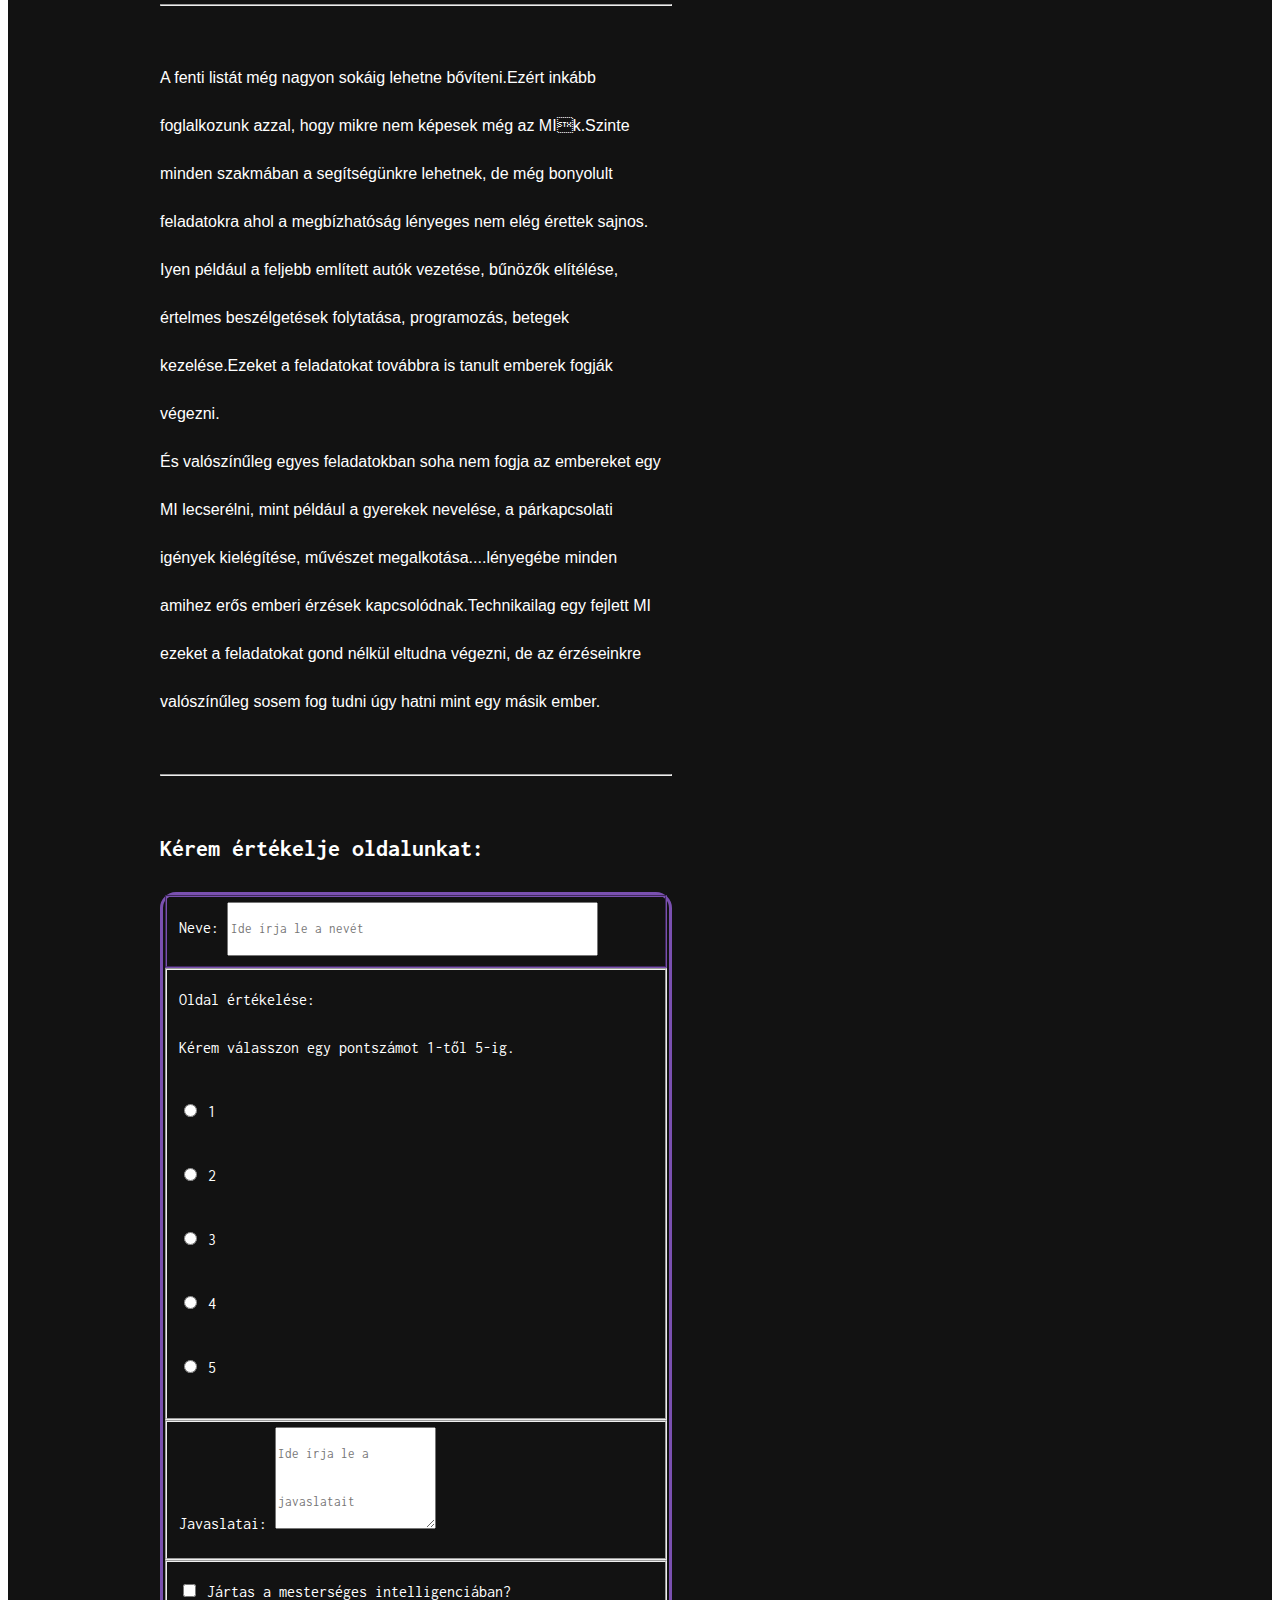
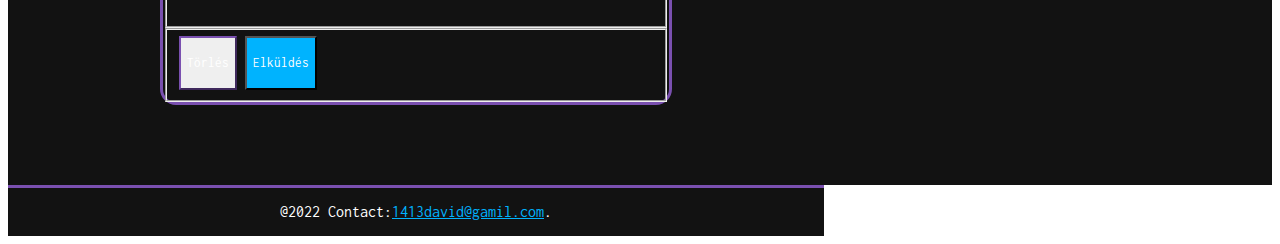
==== commit d5119008: "vaaa" ====
--- a/index.html
+++ b/index.html
@@ -215,7 +215,7 @@
 
                         <div class="border radio-wrapper m-4 rounded ">
                             <fieldset class="m-2 ">
-                                <span class=" ">Oldal értékelése:</span>
+                                <span class=" ">Oldal értékelése: <br> Kérem válasszon egy pontszámot 1-től 5-ig.</span>
                                 <div class="input-group justify-content-center">
                                     <div class="form-check form-check-inline">
                                         <input class="form-check-input" type="radio" name="ertekeles"
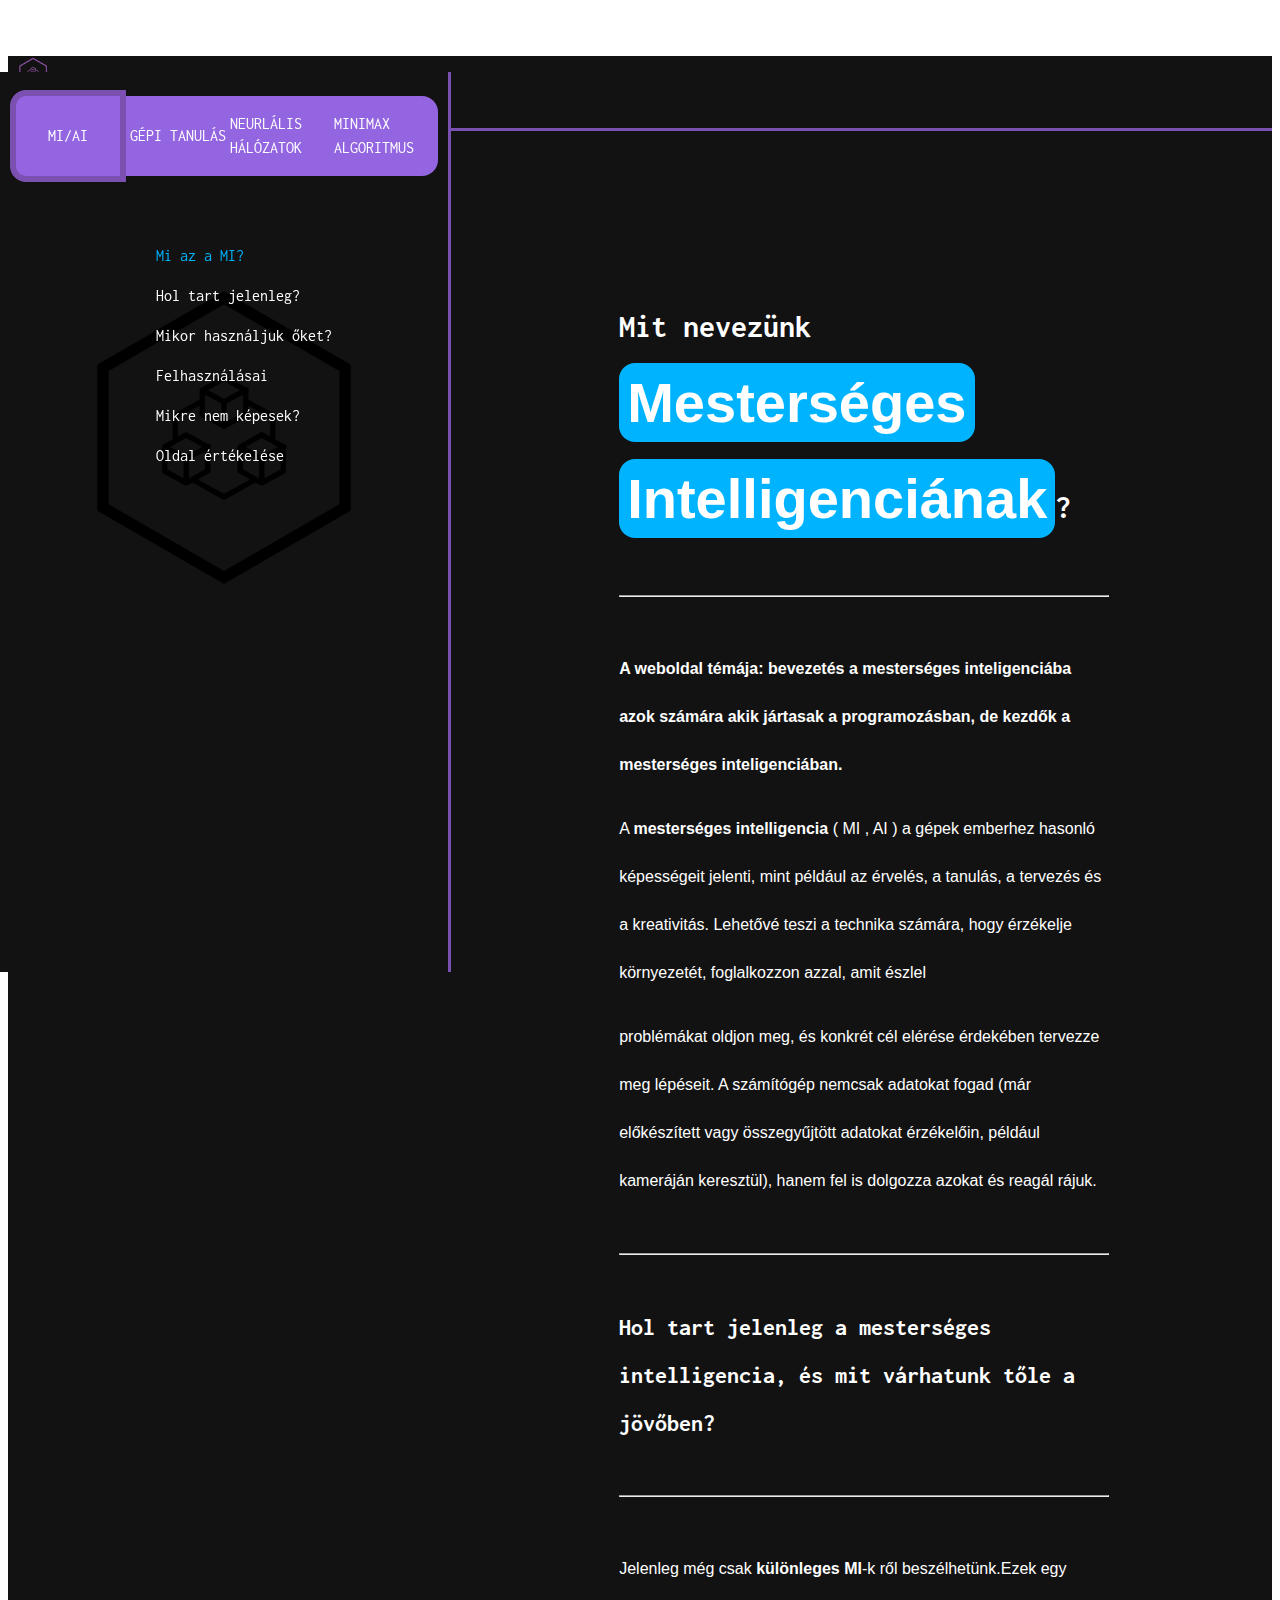
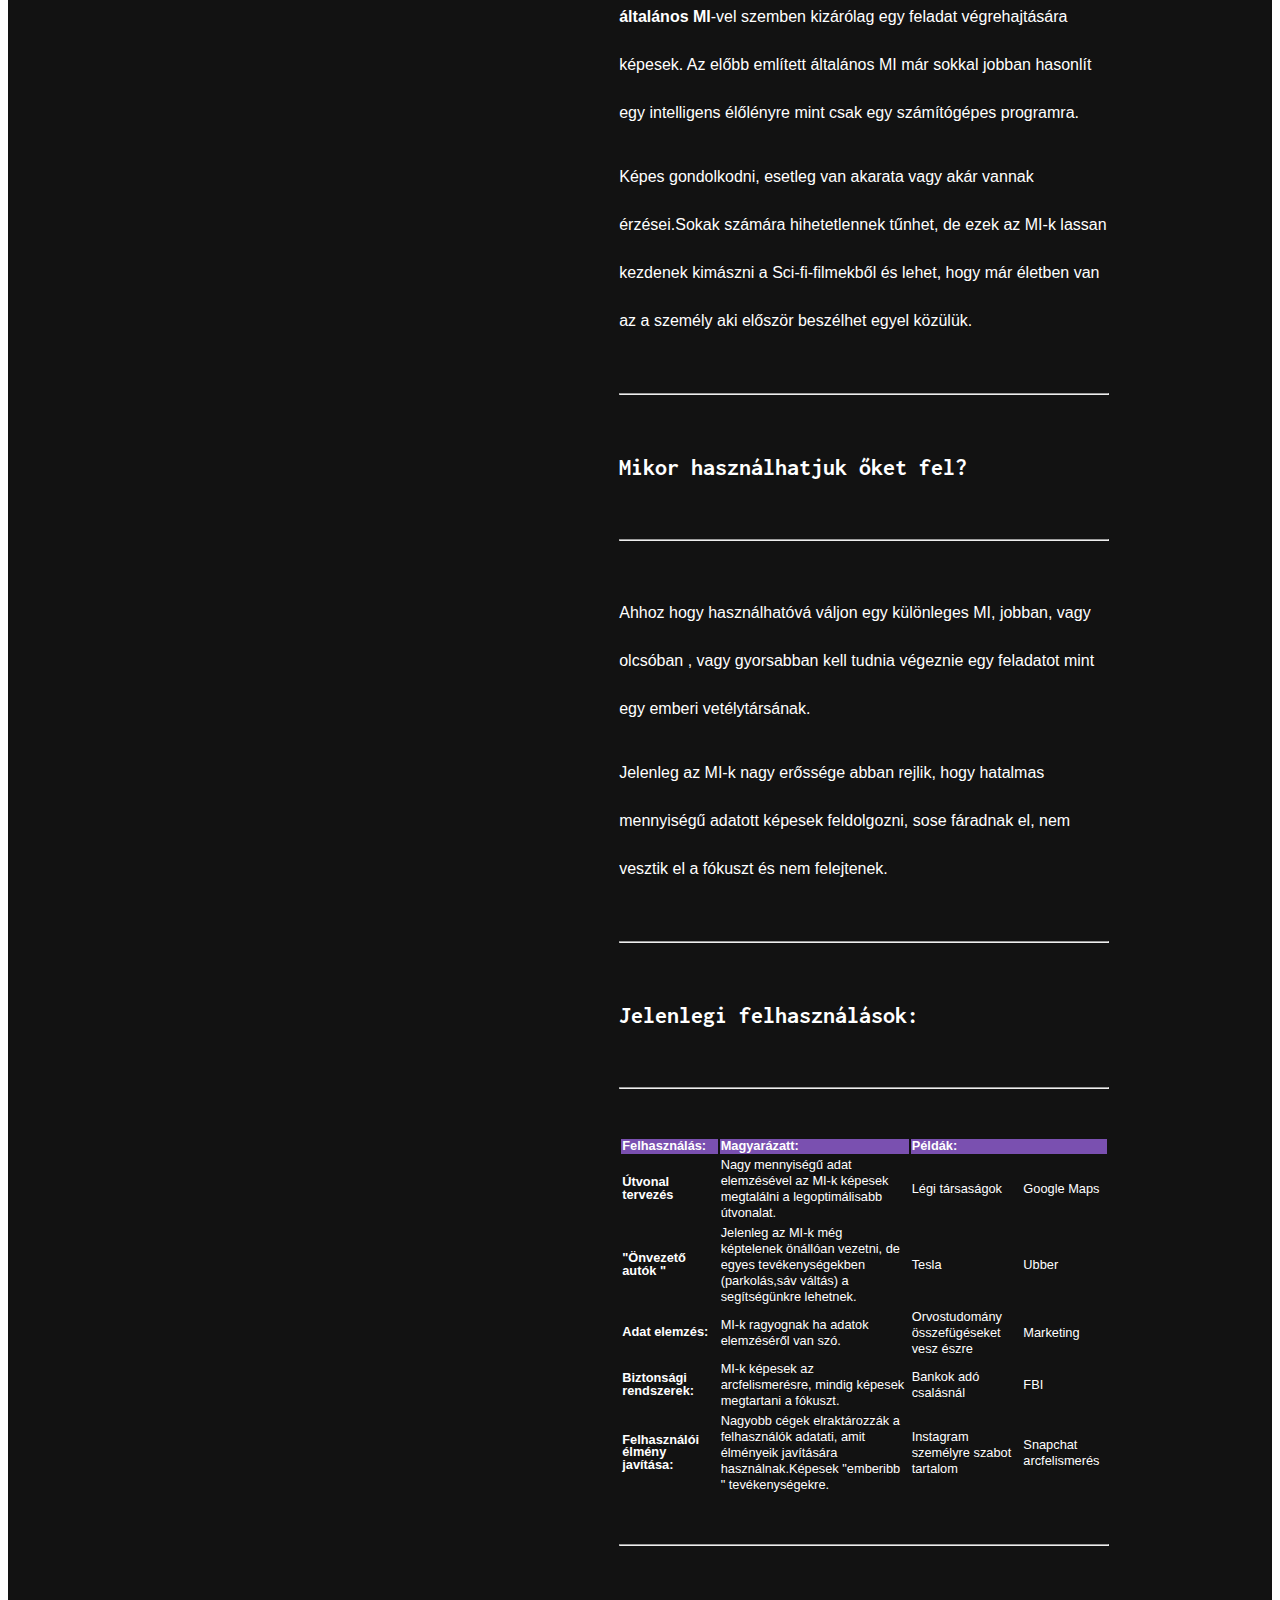
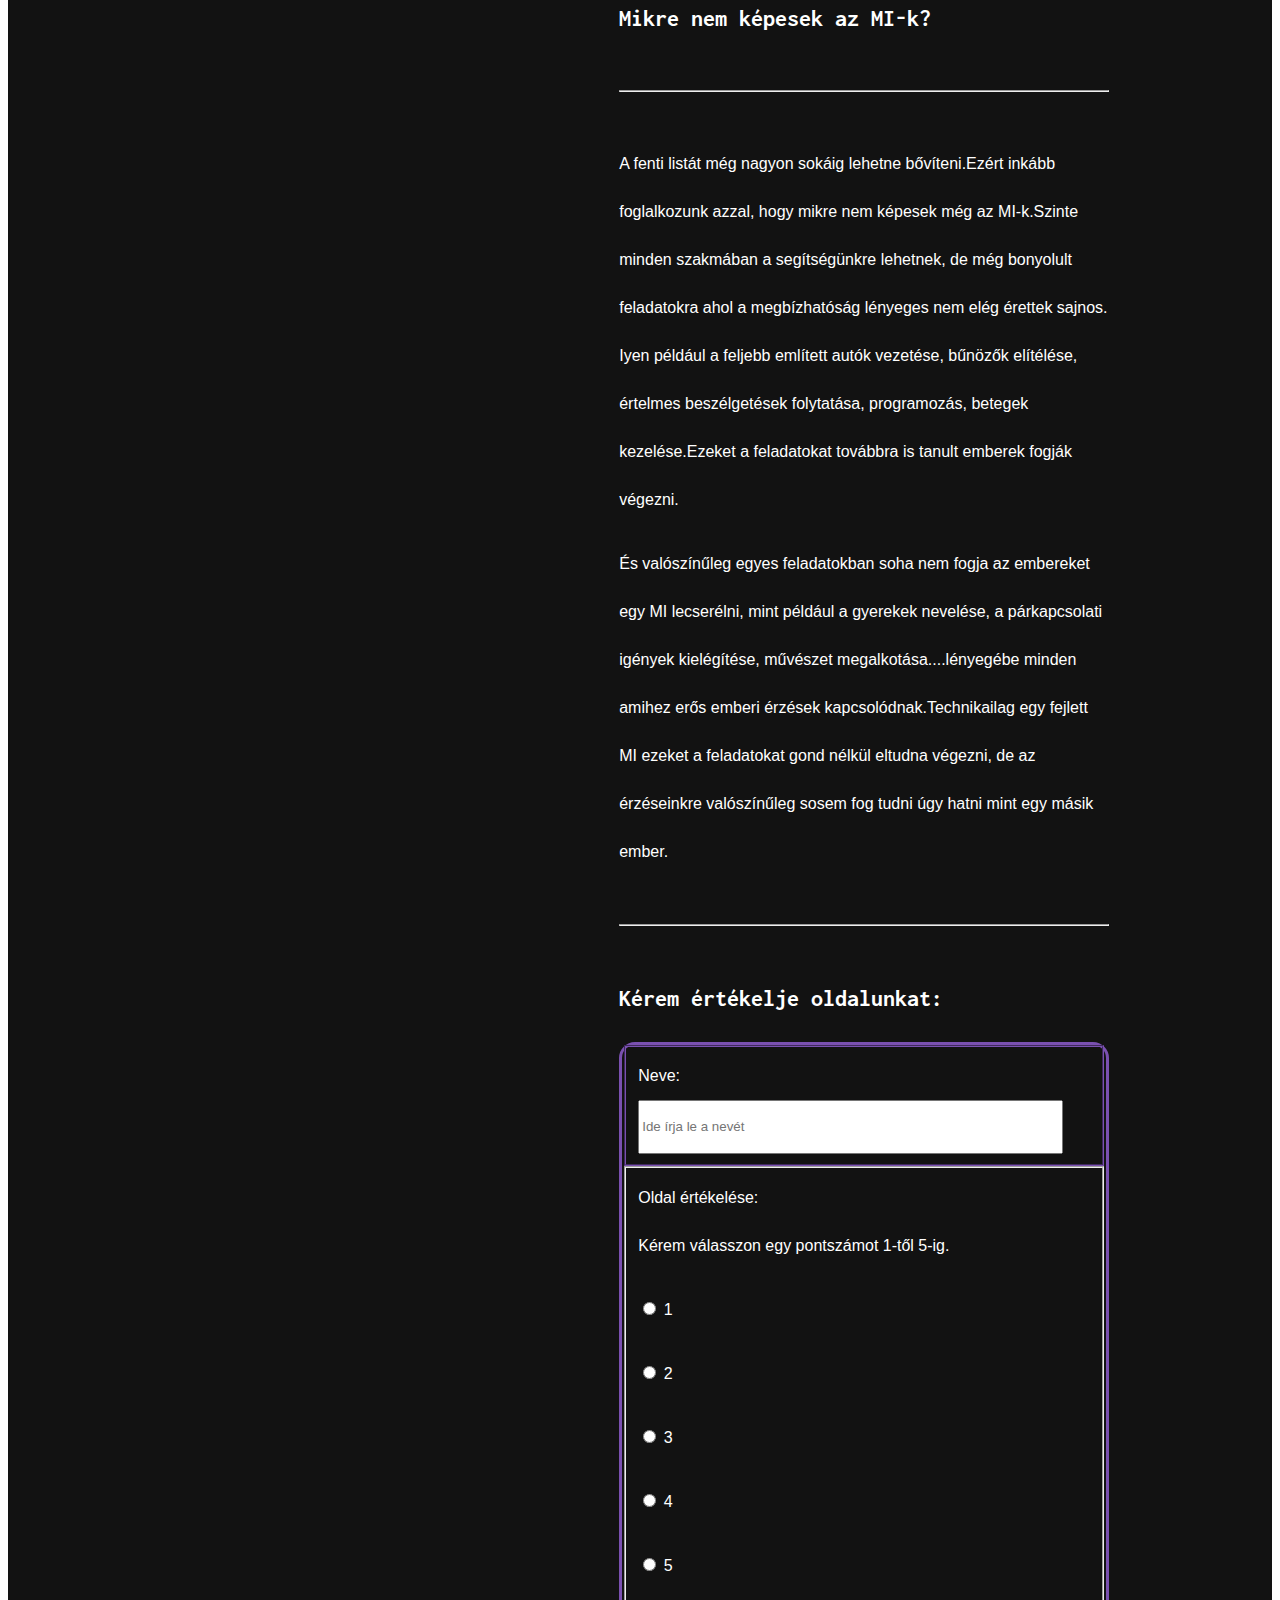
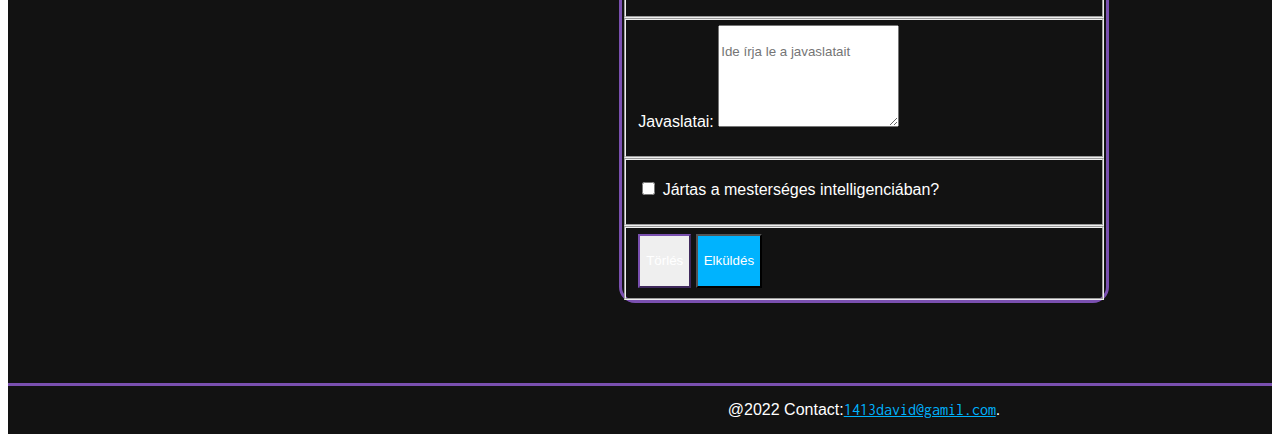
==== commit acae585e: "Kakis puki" ====
--- a/index.html
+++ b/index.html
@@ -1,7 +1,6 @@
 <!DOCTYPE html>
 <html lang="hu">
-
-<head>
+  <head>
     <meta charset="UTF-8" />
     <meta http-equiv="X-UA-Compatible" content="IE=edge" />
     <meta name="viewport" content="width=, initial-scale=1.0" />
@@ -9,273 +8,469 @@
 
     <link rel="preconnect" href="https://fonts.googleapis.com" />
     <link rel="preconnect" href="https://fonts.gstatic.com" crossorigin />
-    <link href="https://fonts.googleapis.com/css2?family=Inconsolata:wght@600&display=swap" rel="stylesheet" />
-
-    <link href="https://cdn.jsdelivr.net/npm/bootstrap@5.1.3/dist/css/bootstrap.min.css" rel="stylesheet"
-        integrity="sha384-1BmE4kWBq78iYhFldvKuhfTAU6auU8tT94WrHftjDbrCEXSU1oBoqyl2QvZ6jIW3" crossorigin="anonymous" />
+    <link
+      href="https://fonts.googleapis.com/css2?family=Inconsolata:wght@600&display=swap"
+      rel="stylesheet"
+    />
+
+    <link
+      href="https://cdn.jsdelivr.net/npm/bootstrap@5.1.3/dist/css/bootstrap.min.css"
+      rel="stylesheet"
+      integrity="sha384-1BmE4kWBq78iYhFldvKuhfTAU6auU8tT94WrHftjDbrCEXSU1oBoqyl2QvZ6jIW3"
+      crossorigin="anonymous"
+    />
     <link rel="stylesheet" href="./altalanos.css" />
     <link rel="stylesheet" href="./desktop.css" />
     <link rel="stylesheet" href="./tablet.css" />
     <link rel="stylesheet" href="./phone.css" />
     <link rel="stylesheet" href="./color.css" />
+    <link rel="stylesheet" media="print" href="./print.css" />
     <script src="app_color.js"></script>
     <script src="linkek.js"></script>
-</head>
-
-</html>
-
-<body>
+  </head>
+
+  <body>
+    <a class="hiden-link" onclick="goTo(event,1)" href="tart1"
+      >Ugrás a tartalomra</a
+    >
+
+    <header class="navbar fixed-top">
+      <div class="container-fluid d-flex justify-content-between">
+        <img
+          id="logo"
+          src="./media/logo_transparent_dark.png"
+          alt=""
+          width="50"
+          height="50"
+        />
+
+        <div class="form-check custom-control custom-switch form-switch">
+          <input
+            class="form-check-input"
+            type="checkbox"
+            role="switch"
+            id="flexSwitchCheckChecked"
+            onclick="changeColorTheme(event)"
+            checked
+          />
+        </div>
+      </div>
+    </header>
     <!-- Navbar -->
     <!-- Navbar -->
-    <navbar class="navbar fixed-top">
-        <div class="container-fluid d-flex justify-content-between">
-            <img id="logo" src="./logo_transparent_dark.png" alt="" width="50" height="50" />
-
-            <div class="form-check custom-control custom-switch form-switch">
-                <input class="form-check-input" type="checkbox" role="switch" id="flexSwitchCheckChecked"
-                    onclick="changeColorTheme(event)" checked />
-            </div>
-        </div>
-    </navbar>
-    <!-- Navbar -->
-    <!-- Navbar -->
 
     <aside id="aside">
-        <nav class="link-wrapper">
-            <a href="./index.html" class="plink plink-first text-center active border" aria-current="page">MI/AI</a>
-            <a href="./gepitanulas.html" class="plink text-center border">GÉPI TANULÁS</a>
-            <a href="./neuralis.html" class="plink text-center border">NEURLÁLIS HÁLÓZATOK</a>
-            <a href="./minimax.html" class="plink plink-last text-center border">MINIMAX ALGORITMUS</a>
-        </nav>
-
-        <nav class="tartalom-wrapper">
-            <ul class="linkek">
-                <li class="tartalom-link-style"><a class="tartalom-link" id="tlink1" onclick="goTo(event,1)" href="tart1"> Mi az a MI?</a></li>
-                <li  class="tartalom-link-style"><a  class="tartalom-link" id="tlink2" onclick="goTo(event,2)" href="tart2"> Hol tart jelenleg?</a></li>
-                <li  class="tartalom-link-style"><a class="tartalom-link"  id="tlink3" onclick="goTo(event,3)" href="tart3"> Mikor használjuk őket?</a></li>
-                <li  class="tartalom-link-style"><a class="tartalom-link"  id="tlink4" onclick="goTo(event,4)" href="tart4">Felhasználásai </a></li>
-                <li  class="tartalom-link-style"><a class="tartalom-link" id="tlink5" onclick="goTo(event,5)" href="tart5"> Mikre nem képesek?</a></li>
-                <li class="tartalom-link-style"><a class="tartalom-link"  id="tlink6" onclick="goTo(event,6)" href="tart6"> Oldal értékelése</a></li>
-            </ul>
-        </nav>
+      <nav class="link-wrapper">
+        <a
+          href="./index.html"
+          class="plink plink-first text-center active border"
+          aria-current="page"
+          >MI/AI</a
+        >
+        <a href="./gepitanulas.html" class="plink text-center border"
+          >GÉPI TANULÁS</a
+        >
+        <a href="./neuralis.html" class="plink text-center border"
+          >NEURLÁLIS HÁLÓZATOK</a
+        >
+        <a href="./minimax.html" class="plink plink-last text-center border"
+          >MINIMAX ALGORITMUS</a
+        >
+      </nav>
+
+      <nav class="tartalom-wrapper">
+        <ul class="linkek">
+          <li class="tartalom-link-style">
+            <a
+              class="tartalom-link"
+              id="tlink1"
+              onclick="goTo(event,1)"
+              href="tart1"
+            >
+              Mi az a MI?</a
+            >
+          </li>
+          <li class="tartalom-link-style">
+            <a
+              class="tartalom-link"
+              id="tlink2"
+              onclick="goTo(event,2)"
+              href="tart2"
+            >
+              Hol tart jelenleg?</a
+            >
+          </li>
+          <li class="tartalom-link-style">
+            <a
+              class="tartalom-link"
+              id="tlink3"
+              onclick="goTo(event,3)"
+              href="tart3"
+            >
+              Mikor használjuk őket?</a
+            >
+          </li>
+          <li class="tartalom-link-style">
+            <a
+              class="tartalom-link"
+              id="tlink4"
+              onclick="goTo(event,4)"
+              href="tart4"
+              >Felhasználásai
+            </a>
+          </li>
+          <li class="tartalom-link-style">
+            <a
+              class="tartalom-link"
+              id="tlink5"
+              onclick="goTo(event,5)"
+              href="tart5"
+            >
+              Mikre nem képesek?</a
+            >
+          </li>
+          <li class="tartalom-link-style">
+            <a
+              class="tartalom-link"
+              id="tlink6"
+              onclick="goTo(event,6)"
+              href="tart6"
+            >
+              Oldal értékelése</a
+            >
+          </li>
+        </ul>
+      </nav>
     </aside>
-    <div class="text-wrapper ">
-        <div class="inner-text-wrapper ">
-
-            <article id="tart1">
-                <h1>
-                    Mit nevezünk<br />
-                    <span class="focim ">Mesterséges</span><br />
-                    <span class="focim ">Intelligenciának</span>?
-                </h1>
-                <hr />
-                <p>
-                   <strong> A weboldal témája: bevezetés a mesterséges inteligenciába azok számára akik jártasak a programozásban, de kezdők a mesterséges inteligenciában. </strong>
-                </p>
-                <p>
-                    A mesterséges intelligencia ( MI , AI ) a gépek emberhez hasonló képességeit jelenti, mint például
-                    az érvelés, a tanulás, a tervezés és a kreativitás. Lehetővé teszi a technika számára, hogy
-                    érzékelje környezetét, foglalkozzon azzal, amit észlel, problémákat
-                    oldjon meg, és konkrét cél elérése érdekében tervezze meg lépéseit. A számítógép nemcsak adatokat
-                    fogad (már előkészített vagy összegyűjtött adatokat érzékelőin, például kameráján keresztül), hanem
-                    fel is dolgozza azokat és reagál
-                    rájuk.
-                </p>
-
-                <hr />
-            </article>
-
-
-            <article id="tart2">
-                <h2>
-                    Hol tart jelenleg a mesterséges intelligencia, és mit várhatunk tőle a jövőben?
-                </h2>
-
-                <hr />
-                <p>
-                    Jelenleg még csak különleges MI-k ről beszélhetünk.Ezek egy általános MI-vel szemben kizárólag egy
-                    feladat végrehajtására képesek. Az előbb említett általános MI már sokkal jobban hasonlít egy
-                    intelligens élőlényre mint csak egy számítógépes programra.Képes
-                    gondolkodni, esetleg van akarata vagy akár vannak érzései.Sokak számára hihetetlennek tűnhet, de
-                    ezek az MI-k lassan kezdenek kimászni a Sci-fi-filmekből és lehet, hogy már életben van az a személy
-                    aki először beszélhet egyel közülük.
-                </p>
-                <hr />
-            </article>
-
-            <article id="tart3">
-                <h2>Mikor használhatjuk őket fel?</h2>
-                <hr />
-                <p>
-                    Ahhoz hogy használhatóvá váljon egy különleges MI, jobban, vagy olcsóban , vagy gyorsabban kell
-                    tudnia végeznie egy feladatot mint egy emberi vetélytársának.Jelenleg az MI-k nagy erőssége abban
-                    rejlik, hogy hatalmas mennyiségű adatotott képesek feldolgozni,
-                    sose fáradnak el,nem vesztik el a fókuszt és nem felejtenek.
-                </p>
-                <hr />
-            </article>
-
-
-            <article id="tart4">
-                <h2>Jelenlegi felhasználások:</h2>
-
-                <hr />
-                <table class="table table-sm text-center align-middle table-bordered ">
-                    <thead>
-                        <tr>
-                            <th scope="col ">Felhasználás:</th>
-                            <th scope="col ">Magyarázatt:</th>
-                            <th colspan="2 " scope="col ">Példák:</th>
-                        </tr>
-                    </thead>
-                    <tbody>
-
-                        <tr>
-                            <th scope="row ">Útvonal tervezés</th>
-                            <td>Nagy mennyiségű adat elemzésével az MI-k képesek megtalálni a legoptimálisabb útvonalat.
-                            </td>
-                            <td>Légi társaságok</td>
-                            <td>Google Maps</td>
-                        </tr>
-
-                        <tr>
-                            <th scope="row ">"Önvezető autók "</th>
-                            <td>Jelenleg az MI-k még képtelenek önállóan vezetni, de egyes tevékenységekben
-                                (parkolás,sáv váltás) a segítségünkre lehetnek.</td>
-                            <td>Tesla</td>
-                            <td>Ubber</td>
-                        </tr>
-                        <tr>
-                            <th scope="row ">Adat elemzés:</th>
-                            <td>MI-k ragyognak ha adatok elemzéséről van szó.</td>
-                            <td>Orvostudomány összefügéseket vesz észre
-                            </td>
-                            <td>Marketing</td>
-                        </tr>
-                        <tr>
-                            <th scope="row ">Biztonsági rendszerek:</th>
-                            <td>MI-k képesek az arcfelismerésre, mindig képesek megtartani a fókuszt.</td>
-                            <td>Bankok adó csalásnál</td>
-                            <td>FBI</td>
-                        </tr>
-                        <tr>
-                            <th scope="row ">Felhasználói élmény javítása:</th>
-                            <td>Nagyobb cégek elraktározzák a felhasználók adatati, amit élményeik javítására
-                                használnak.Képesek "emberibb " tevékenységekre.</td>
-                            <td>Instagram személyre szabot tartalom</td>
-                            <td>Snapchat arcfelismerés</td>
-                        </tr>
-                    </tbody>
-                </table>
-            </article>
-
-            <hr />
-
-            <article id="tart5">
-                <h2>Mikre nem képesek az MI-k?</h2>
-
-                <hr />
-                <p>
-                    <section>
-                        A fenti listát még nagyon sokáig lehetne bővíteni.Ezért inkább foglalkozunk azzal, hogy mikre
-                        nem képesek még az MIk.Szinte minden szakmában a segítségünkre lehetnek, de még bonyolult
-                        feladatokra ahol a megbízhatóság lényeges nem elég érettek sajnos.
-                        Iyen például a feljebb említett autók vezetése, bűnözők elítélése, értelmes beszélgetések
-                        folytatása, programozás, betegek kezelése.Ezeket a feladatokat továbbra is tanult emberek fogják
-                        végezni.
-                    </section>
-                    <section>
-                        És valószínűleg egyes feladatokban soha nem fogja az embereket egy MI lecserélni, mint például a
-                        gyerekek nevelése, a párkapcsolati igények kielégítése, művészet megalkotása....lényegébe minden
-                        amihez erős emberi érzések kapcsolódnak.Technikailag egy
-                        fejlett MI ezeket a feladatokat gond nélkül eltudna végezni, de az érzéseinkre valószínűleg
-                        sosem fog tudni úgy hatni mint egy másik ember.
-                    </section>
-                </p>
-                <hr />
-            </article>
-
-
-
-
-
-
-
-            <article id="tart6">
-                <h2>Kérem értékelje oldalunkat:</h2>
-                <form method="POST" action="mailto:1413david@gmail.com" >
-                    <div class="form-wrapper ">
-                        <fieldset class="radio-wrapper border rounded m-4 ">
-                            <div class="m-2 ">
-                                <label for="nev-input ">Neve:</label>
-                                <input type="text " id="nev-input " placeholder="Ide írja le a nevét " size="50 "
-                                    name="nev " maxlength="25 " aria-label="name " class="form-control " />
-                            </div>
-                        </fieldset>
-
-                        <div class="border radio-wrapper m-4 rounded ">
-                            <fieldset class="m-2 ">
-                                <span class=" ">Oldal értékelése: <br> Kérem válasszon egy pontszámot 1-től 5-ig.</span>
-                                <div class="input-group justify-content-center">
-                                    <div class="form-check form-check-inline">
-                                        <input class="form-check-input" type="radio" name="ertekeles"
-                                            id="inlineRadio1" value="1" />
-                                        <label class="form-check-label" for="inlineRadio1">1</label>
-                                    </div>
-                                    <div class="form-check form-check-inline">
-                                        <input class="form-check-input" type="radio" name="ertekeles"
-                                            id="inlineRadio2" value="2" />
-                                        <label class="form-check-label" for="inlineRadio2">2</label>
-                                    </div>
-                                    <div class="form-check form-check-inline">
-                                        <input class="form-check-input" type="radio" name="ertekeles"
-                                            id="inlineRadio3" value="3" />
-                                        <label class="form-check-label" for="inlineRadio3">3 </label>
-                                    </div>
-                                    <div class="form-check form-check-inline ">
-                                        <input class="form-check-input" type="radio" name="ertekeles" id="inlineRadio4" value="4" />
-                                        <label class="form-check-label" for="inlineRadio4">4</label>
-                                    </div>
-                                    <div class="form-check form-check-inline">
-                                        <input class="form-check-input" type="radio" name="ertekeles" id="inlineRadio5" value="5" />
-                                        <label class="form-check-label" for="inlineRadio5">5 </label>
-                                    </div>
-                                </div>
-                            </fieldset>
-                        </div>
-                        <div class="radio-wrapper m-4 border rounded">
-                            <fieldset class="m-2">
-                                <label for="floatingTextarea2">Javaslatai:</label>
-                                <textarea class="form-control" placeholder="Ide írja le a javaslatait " maxlength="250"
-                                    id="floatingTextarea2"></textarea>
-                            </fieldset>
-                        </div>
-                        <div class="radio-wrapper m-4 border rounded">
-                            <fieldset class=" d-flex align-items-center">
-                                <input class="form-check-input m-2" type="checkbox" value="jartas" id="flexCheckDefault">
-                                <label class="form-check-label" for="flexCheckDefault">
-                                    Jártas a mesterséges intelligenciában?
-                                </label>
-                            </fieldset>
-                        </div>
-                        <div class="radio-wrapper m-4 border rounded ">
-                            <fieldset class="m-2 text-center ">
-                                <input type="reset" value="Törlés" class="btn reset-button ">
-                                <input type="submit" value="Elküldés" class="btn submit-button ">
-                            </fieldset>
-                        </div>
+    <div class="text-wrapper">
+      <div class="inner-text-wrapper">
+        <article id="tart1">
+          <h1>
+            Mit nevezünk<br />
+            <span class="focim">Mesterséges</span><br />
+            <span class="focim">Intelligenciának</span>?
+          </h1>
+          <hr />
+
+          <p>
+            <strong>
+              A weboldal témája: bevezetés a mesterséges inteligenciába azok
+              számára akik jártasak a programozásban, de kezdők a mesterséges
+              inteligenciában.
+            </strong>
+          </p>
+          <div class="row">
+            <div class="col col-12 col-lg-6">
+              <p>
+                A <b>mesterséges intelligencia</b> ( MI , AI ) a gépek emberhez
+                hasonló képességeit jelenti, mint például az érvelés, a tanulás,
+                a tervezés és a kreativitás. Lehetővé teszi a technika számára,
+                hogy érzékelje környezetét, foglalkozzon azzal, amit észlel
+              </p>
+            </div>
+            <div class="col col-12 col-lg-6">
+              <p>
+                problémákat oldjon meg, és konkrét cél elérése érdekében
+                tervezze meg lépéseit. A számítógép nemcsak adatokat fogad (már
+                előkészített vagy összegyűjtött adatokat érzékelőin, például
+                kameráján keresztül), hanem fel is dolgozza azokat és reagál
+                rájuk.
+              </p>
+            </div>
+          </div>
+          <hr />
+        </article>
+
+        <article id="tart2">
+          <h2>
+            Hol tart jelenleg a mesterséges intelligencia, és mit várhatunk tőle
+            a jövőben?
+          </h2>
+
+          <hr />
+
+          <div class="row">
+            <div class="col col-12 col-lg-6">
+              <p>
+                Jelenleg még csak <b>különleges MI</b>-k ről beszélhetünk.Ezek
+                egy <b>általános MI</b>-vel szemben kizárólag egy feladat
+                végrehajtására képesek. Az előbb említett általános MI már
+                sokkal jobban hasonlít egy intelligens élőlényre mint csak egy
+                számítógépes programra.
+              </p>
+            </div>
+            <div class="col col-12 col-lg-6">
+              <p>
+                Képes gondolkodni, esetleg van akarata vagy akár vannak
+                érzései.Sokak számára hihetetlennek tűnhet, de ezek az MI-k
+                lassan kezdenek kimászni a Sci-fi-filmekből és lehet, hogy már
+                életben van az a személy aki először beszélhet egyel közülük.
+              </p>
+            </div>
+          </div>
+          <hr />
+        </article>
+
+        <article id="tart3">
+          <h2>Mikor használhatjuk őket fel?</h2>
+          <hr />
+          <div class="row">
+            <div class="col col-12 col-lg-6">
+              <p>
+                Ahhoz hogy használhatóvá váljon egy különleges MI, jobban, vagy
+                olcsóban , vagy gyorsabban kell tudnia végeznie egy feladatot
+                mint egy emberi vetélytársának.
+              </p>
+            </div>
+            <div class="col col-12 col-lg-6">
+              <p>
+                Jelenleg az MI-k nagy erőssége abban rejlik, hogy hatalmas
+                mennyiségű adatott képesek feldolgozni, sose fáradnak el, nem
+                vesztik el a fókuszt és nem felejtenek.
+              </p>
+            </div>
+          </div>
+
+          <hr />
+        </article>
+
+        <article id="tart4">
+          <h2>Jelenlegi felhasználások:</h2>
+
+          <hr />
+          <table class="table table-sm text-center align-middle table-bordered">
+            <thead>
+              <tr>
+                <th scope="col">Felhasználás:</th>
+                <th scope="col">Magyarázatt:</th>
+                <th colspan="2" scope="col">Példák:</th>
+              </tr>
+            </thead>
+            <tbody>
+              <tr>
+                <th scope="row">Útvonal tervezés</th>
+                <td>
+                  Nagy mennyiségű adat elemzésével az MI-k képesek megtalálni a
+                  legoptimálisabb útvonalat.
+                </td>
+                <td>Légi társaságok</td>
+                <td>Google Maps</td>
+              </tr>
+
+              <tr>
+                <th scope="row">"Önvezető autók "</th>
+                <td>
+                  Jelenleg az MI-k még képtelenek önállóan vezetni, de egyes
+                  tevékenységekben (parkolás,sáv váltás) a segítségünkre
+                  lehetnek.
+                </td>
+                <td>Tesla</td>
+                <td>Ubber</td>
+              </tr>
+              <tr>
+                <th scope="row">Adat elemzés:</th>
+                <td>MI-k ragyognak ha adatok elemzéséről van szó.</td>
+                <td>Orvostudomány összefügéseket vesz észre</td>
+                <td>Marketing</td>
+              </tr>
+              <tr>
+                <th scope="row">Biztonsági rendszerek:</th>
+                <td>
+                  MI-k képesek az arcfelismerésre, mindig képesek megtartani a
+                  fókuszt.
+                </td>
+                <td>Bankok adó csalásnál</td>
+                <td>FBI</td>
+              </tr>
+              <tr>
+                <th scope="row">Felhasználói élmény javítása:</th>
+                <td>
+                  Nagyobb cégek elraktározzák a felhasználók adatati, amit
+                  élményeik javítására használnak.Képesek "emberibb "
+                  tevékenységekre.
+                </td>
+                <td>Instagram személyre szabot tartalom</td>
+                <td>Snapchat arcfelismerés</td>
+              </tr>
+            </tbody>
+          </table>
+        </article>
+
+        <hr />
+
+        <section id="tart5">
+          <h2>Mikre nem képesek az MI-k?</h2>
+
+          <hr />
+
+          <div class="row">
+            <div class="col col-12 col-lg-6">
+              <p>
+                A fenti listát még nagyon sokáig lehetne bővíteni.Ezért inkább
+                foglalkozunk azzal, hogy mikre nem képesek még az MI-k.Szinte
+                minden szakmában a segítségünkre lehetnek, de még bonyolult
+                feladatokra ahol a megbízhatóság lényeges nem elég érettek
+                sajnos. Iyen például a feljebb említett autók vezetése, bűnözők
+                elítélése, értelmes beszélgetések folytatása, programozás,
+                betegek kezelése.Ezeket a feladatokat továbbra is tanult emberek
+                fogják végezni.
+              </p>
+            </div>
+            <div class="col col-12 col-lg-6">
+              <p>
+                És valószínűleg egyes feladatokban soha nem fogja az embereket
+                egy MI lecserélni, mint például a gyerekek nevelése, a
+                párkapcsolati igények kielégítése, művészet
+                megalkotása....lényegébe minden amihez erős emberi érzések
+                kapcsolódnak.Technikailag egy fejlett MI ezeket a feladatokat
+                gond nélkül eltudna végezni, de az érzéseinkre valószínűleg
+                sosem fog tudni úgy hatni mint egy másik ember.
+              </p>
+            </div>
+          </div>
+
+          <hr />
+        </section>
+
+        <article id="tart6">
+          <h2 class="not-printable">Kérem értékelje oldalunkat:</h2>
+          <form method="POST" action="mailto:1413david@gmail.com">
+            <div class="form-wrapper">
+              <fieldset class="radio-wrapper border rounded m-4">
+                <div class="m-2">
+                  <label for="nev-input">Neve:</label>
+                  <input
+                    type="text"
+                    id="nev-input"
+                    placeholder="Ide írja le a nevét"
+                    size="50"
+                    name="nev"
+                    maxlength="25"
+                    aria-label="name"
+                    class="form-control"
+                  />
+                </div>
+              </fieldset>
+
+              <div class="border radio-wrapper m-4 rounded">
+                <fieldset class="m-2">
+                  <span class=" "
+                    >Oldal értékelése: <br />
+                    Kérem válasszon egy pontszámot 1-től 5-ig.</span
+                  >
+                  <div class="input-group justify-content-center">
+                    <div class="form-check form-check-inline">
+                      <input
+                        class="form-check-input"
+                        type="radio"
+                        name="ertekeles"
+                        id="inlineRadio1"
+                        value="1"
+                      />
+                      <label class="form-check-label" for="inlineRadio1"
+                        >1</label
+                      >
                     </div>
-                </form>
-            </article>
-
-
-        </div>
+                    <div class="form-check form-check-inline">
+                      <input
+                        class="form-check-input"
+                        type="radio"
+                        name="ertekeles"
+                        id="inlineRadio2"
+                        value="2"
+                      />
+                      <label class="form-check-label" for="inlineRadio2"
+                        >2</label
+                      >
+                    </div>
+                    <div class="form-check form-check-inline">
+                      <input
+                        class="form-check-input"
+                        type="radio"
+                        name="ertekeles"
+                        id="inlineRadio3"
+                        value="3"
+                      />
+                      <label class="form-check-label" for="inlineRadio3"
+                        >3
+                      </label>
+                    </div>
+                    <div class="form-check form-check-inline">
+                      <input
+                        class="form-check-input"
+                        type="radio"
+                        name="ertekeles"
+                        id="inlineRadio4"
+                        value="4"
+                      />
+                      <label class="form-check-label" for="inlineRadio4"
+                        >4</label
+                      >
+                    </div>
+                    <div class="form-check form-check-inline">
+                      <input
+                        class="form-check-input"
+                        type="radio"
+                        name="ertekeles"
+                        id="inlineRadio5"
+                        value="5"
+                      />
+                      <label class="form-check-label" for="inlineRadio5"
+                        >5
+                      </label>
+                    </div>
+                  </div>
+                </fieldset>
+              </div>
+              <div class="radio-wrapper m-4 border rounded">
+                <fieldset class="m-2">
+                  <label for="floatingTextarea2">Javaslatai:</label>
+                  <textarea
+                    class="form-control"
+                    placeholder="Ide írja le a javaslatait "
+                    maxlength="250"
+                    id="floatingTextarea2"
+                  ></textarea>
+                </fieldset>
+              </div>
+              <div class="radio-wrapper m-4 border rounded">
+                <fieldset class="d-flex align-items-center">
+                  <input
+                    class="form-check-input m-2"
+                    type="checkbox"
+                    value="jartas"
+                    id="flexCheckDefault"
+                  />
+                  <label class="form-check-label" for="flexCheckDefault">
+                    Jártas a mesterséges intelligenciában?
+                  </label>
+                </fieldset>
+              </div>
+              <div class="radio-wrapper m-4 border rounded">
+                <fieldset class="m-2 text-center">
+                  <input type="reset" value="Törlés" class="btn reset-button" />
+                  <input
+                    type="submit"
+                    value="Elküldés"
+                    class="btn submit-button"
+                  />
+                </fieldset>
+              </div>
+            </div>
+          </form>
+        </article>
+      </div>
     </div>
-    </div>
-    </div>
-    <footer class="footer ">
-        <div class="container f2 ">
-            <span class="text-muted ">@2022 Contact:<a class="inline-link" href="mailto: 1413david@gmail.com">1413david@gamil.com</a>.</span>
-        </div>
+    <footer class="footer">
+      <div class="container f2">
+        <span class="text-muted"
+          >@2022 Contact:<a
+            class="inline-link"
+            href="mailto:1413david@gmail.com"
+            >1413david@gamil.com</a
+          >.</span
+        >
+      </div>
     </footer>
-</body>+  </body>
+</html>
--- a/altalanos.css
+++ b/altalanos.css
@@ -3,13 +3,14 @@
   --border-size: 0.2rem;
 }
 * {
-  font-family: "Inconsolata", monospace;
+  font-family: sans-serif;
   line-height: 3rem;
 }
-p,
-article,
-section {
-  font-family: sans-serif;
+.hidden-link{
+  margin-left: -9999px;
+}
+h1,h2,h3,a {
+  font-family: "Inconsolata", monospace;
 }
 video {
   max-width: 100%;
@@ -32,7 +33,7 @@
   position: fixed;
   overflow-x: hidden;
   top: var(--navbar-height);
-  right: 0;
+  left: 0;
   display: flex;
   justify-content: flex-start;
   z-index: 100;
@@ -75,7 +76,6 @@
 }
 
 .footer {
-  left: 0;
   bottom: 0;
   border-top: var(--border-size) solid;
   color: white;
@@ -99,6 +99,7 @@
   align-items: center;
   justify-content: center;
   padding-bottom: 5rem;
+  text-align: left;
 }
 
 h1 {
@@ -137,3 +138,7 @@
 .white-bg {
   background-color: white;
 }
+.rescontent{
+  width: 100%;
+  max-width: 50rem;
+}
--- a/desktop.css
+++ b/desktop.css
@@ -1,6 +1,6 @@
 aside {
   height: 100%;
-  border-left: var(--border-size) solid;
+  border-right: var(--border-size) solid;
   width: 28rem;
 }
 .plink {
@@ -16,8 +16,8 @@
   align-items: center;
   justify-content: center;
 }
-.inner-text-wrapper{
-  width: 32rem;
+.inner-text-wrapper {
+  width: 60%;
 }
 .plink-first {
   border-radius: 1rem 0 0 1rem;
@@ -25,10 +25,10 @@
 .plink-last {
   border-radius: 0 1rem 1rem 0;
 }
-.footer{
-    width: calc(100% - 28rem);
+.footer {
+  padding-left: 28rem;
 }
 .text-wrapper {
   padding-top: var(--navbar-height);
-  padding-right: 28rem;
+  padding-left: 28rem;
 }
--- a/tablet.css
+++ b/tablet.css
@@ -20,13 +20,13 @@
   }
   .text-wrapper {
     padding-top: var(--navbar-height);
-    padding-right: 20rem;
+    padding-left: 20rem;
   }
   .inner-text-wrapper{
     width: 25rem;
 }
 .footer{
-    width: calc(100% - 20rem);
+    padding-left: 20rem;
 }
 .focim{
   font-size: 3rem;
--- a/phone.css
+++ b/phone.css
@@ -29,12 +29,14 @@
   .text-wrapper {
     padding-top: calc(var(--navbar-height) + 6rem);
     padding-right: 0;
+    padding-left: 0;
   }
   .inner-text-wrapper {
     width: 20rem;
   }
   .footer {
     width: 100%;
+    padding-left: 0;
   }
   .focim{
     line-height: 4rem;
--- a/print.css
+++ b/print.css
@@ -0,0 +1,57 @@
+@media print {
+  * {
+    line-height: 2rem;
+  }
+  body,
+  html {
+    margin: 0;
+    color: #000;
+    background-color: #fff;
+    text-align: center;
+    width: 100%;
+  }
+  .text-wrapper {
+    margin: 0;
+    padding: 0;
+  }
+  header,
+  footer,
+  nav,
+  form,
+  iframe,
+  .menu,
+  .navbar,
+  video {
+    display: none;
+  }
+  aside {
+    display: none;
+    width: 0% !important;
+  }
+  .not-printable {
+    display: none;
+  }
+  article a {
+    font-weight: bolder;
+    text-decoration: none;
+  }
+  ul,
+  img {
+    page-break-inside: avoid;
+  }
+  img {
+    max-width: 100% !important;
+  }
+  h1,
+  h2,
+  h3 {
+    page-break-after: avoid;
+  }
+
+  table {
+    page-break-inside: avoid;
+  }
+  code {
+    page-break-inside: avoid;
+  }
+}
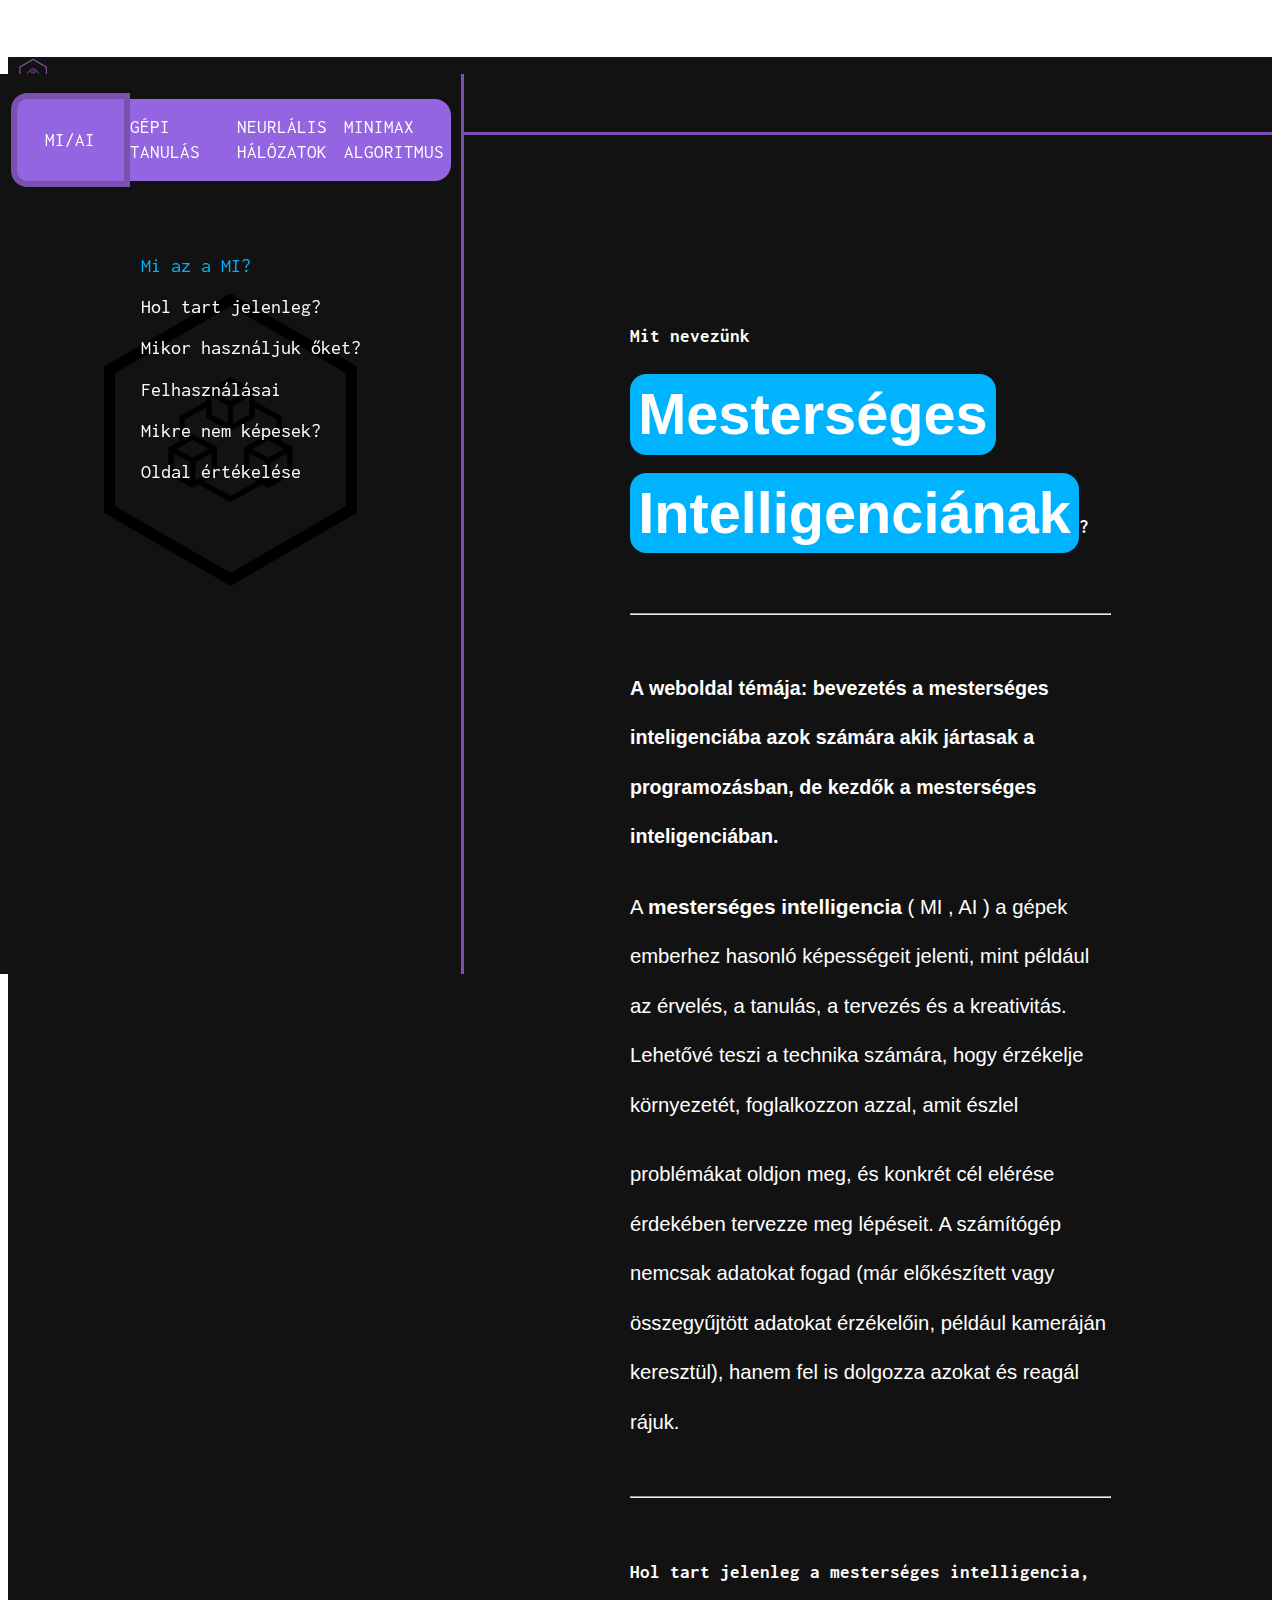
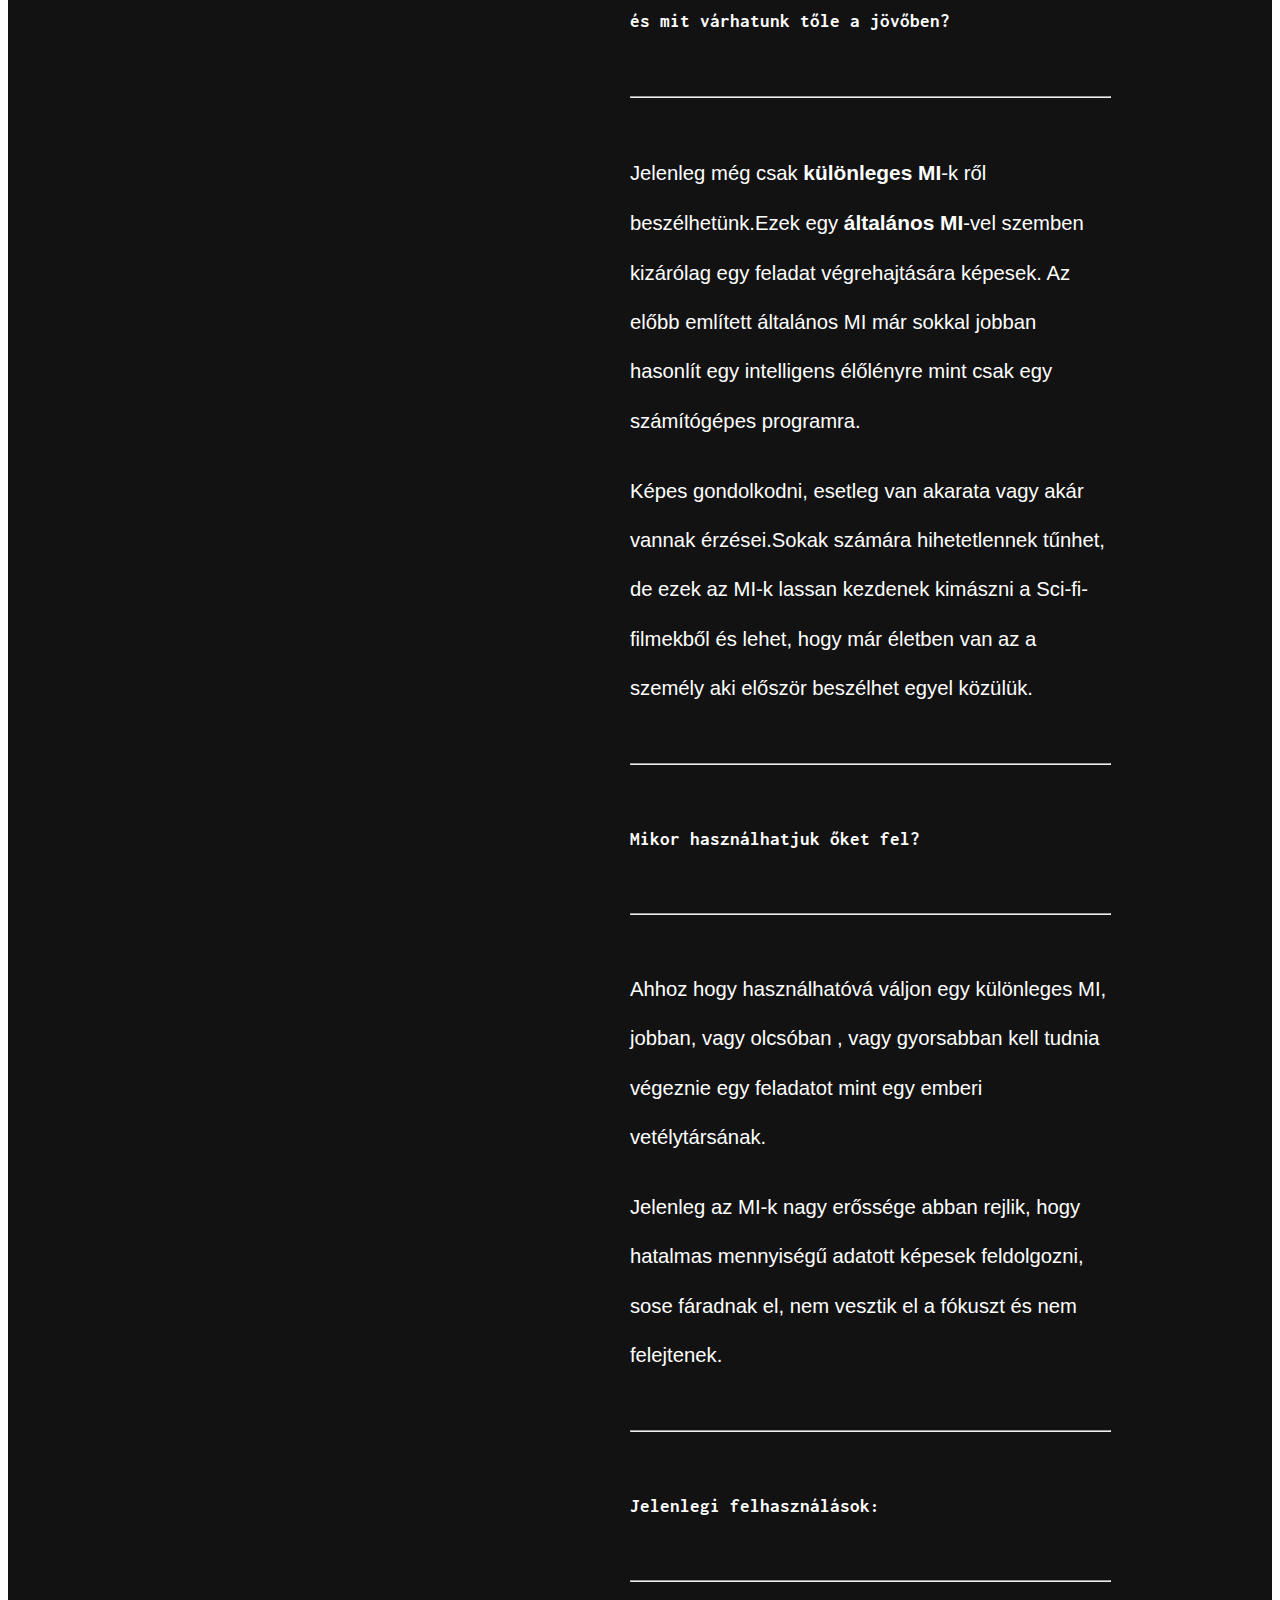
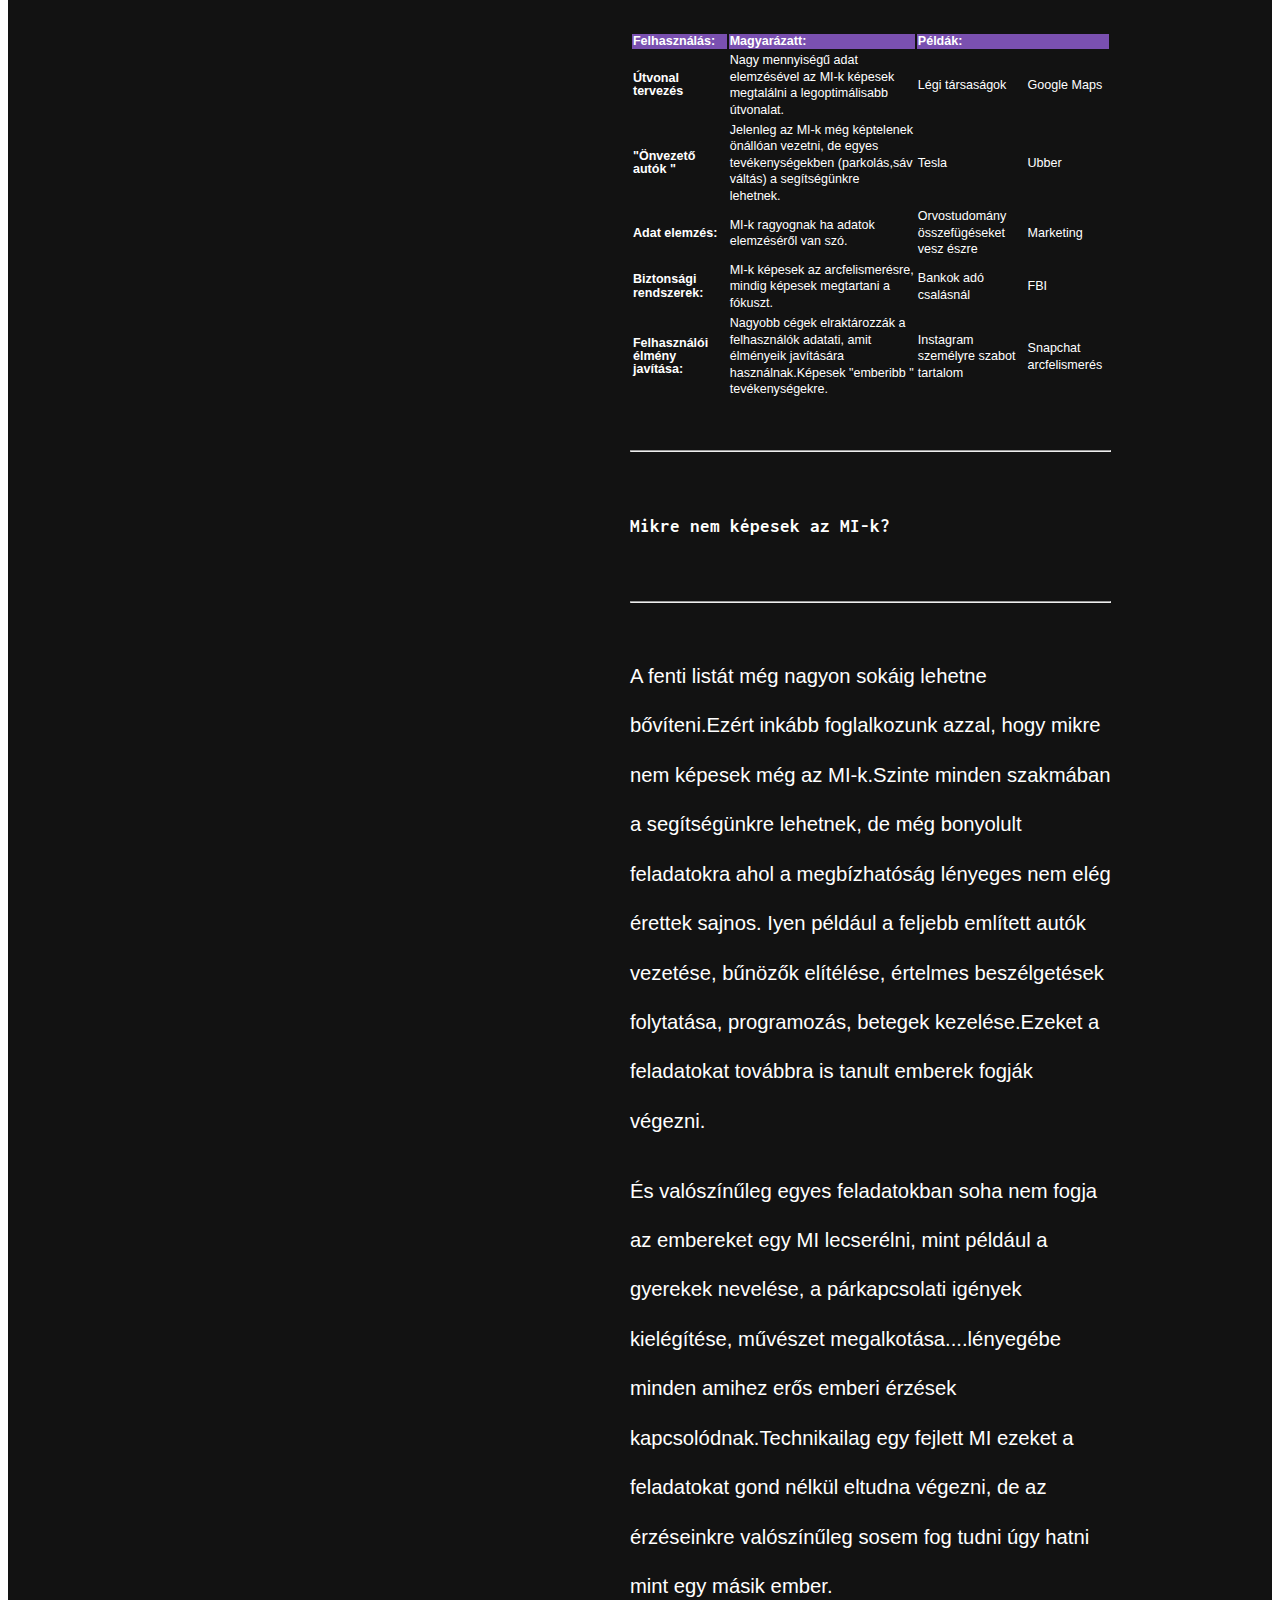
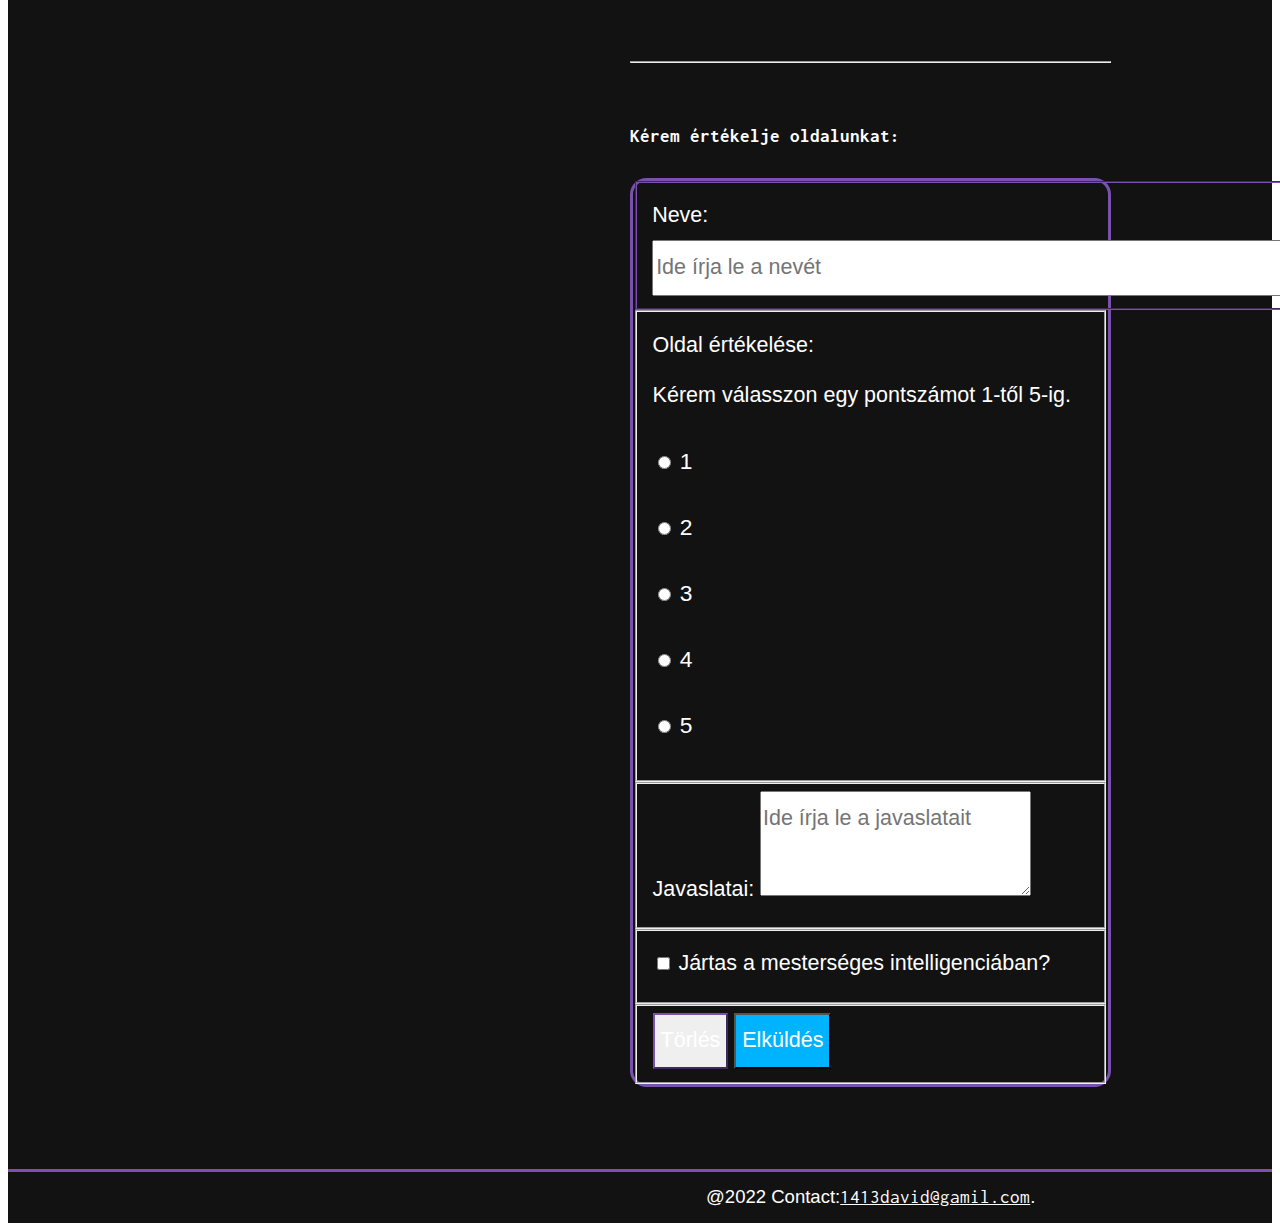
==== commit 59f3613a: "Xd" ====
--- a/index.html
+++ b/index.html
@@ -19,6 +19,7 @@
       integrity="sha384-1BmE4kWBq78iYhFldvKuhfTAU6auU8tT94WrHftjDbrCEXSU1oBoqyl2QvZ6jIW3"
       crossorigin="anonymous"
     />
+    <link rel="shortcut icon" href="#">
     <link rel="stylesheet" href="./altalanos.css" />
     <link rel="stylesheet" href="./desktop.css" />
     <link rel="stylesheet" href="./tablet.css" />
--- a/desktop.css
+++ b/desktop.css
@@ -19,6 +19,9 @@
 .inner-text-wrapper {
   width: 60%;
 }
+table{
+  font-size: 62%;
+}
 .plink-first {
   border-radius: 1rem 0 0 1rem;
 }
--- a/tablet.css
+++ b/tablet.css
@@ -22,6 +22,9 @@
     padding-top: var(--navbar-height);
     padding-left: 20rem;
   }
+  table{
+    font-size: 50%;
+  }
   .inner-text-wrapper{
     width: 25rem;
 }
--- a/phone.css
+++ b/phone.css
@@ -15,6 +15,10 @@
     align-items: center;
     margin-top: 0;
   }
+  table{
+    font-size: 50%;
+  }
+
   .plink {
     height: 4rem;
     width: 5rem;
--- a/color.css
+++ b/color.css
@@ -23,6 +23,7 @@
   --link-btn-color: #effffd;
   --submit-btn-color: #b8d7ff;
   --hover-color: #59b1f8dc;
+  --font-size:100%
 }
 
 :root,
@@ -53,32 +54,32 @@
   --submit-btn-color: #00b3fe;
   --link-btn-color: #9465e0;
   --hover-color: #9465e0;
+  --font-size:103%;
 }
-
 * {
   transition: background-color 0.5s ease;
   transition: color 0.3s ease;
+  transition: font-size 0.3 ease;
+  color: var(--text-color);
+  font-size: var(--font-size);
+}
+.tartalom-link {
   color: var(--text-color);
 }
 
-.tartalom-link {
-  color: var(--text-color);
-}
 
 .tartalom-link:hover {
   color: var(--hover-color);
   transition: color 0s ease;
 }
+.inline-link:visited{
+  color: #541a8b70;
+}
 
 .current {
   color: var(--code-color);
 }
-.inline-link {
-  color: var(--cim-color);
-}
-.inline-link:hover {
-  color: var(--hover-color);
-}
+
 .footer {
   background-color: var(--main-color);
   border-color: var(--border-color) !important;
